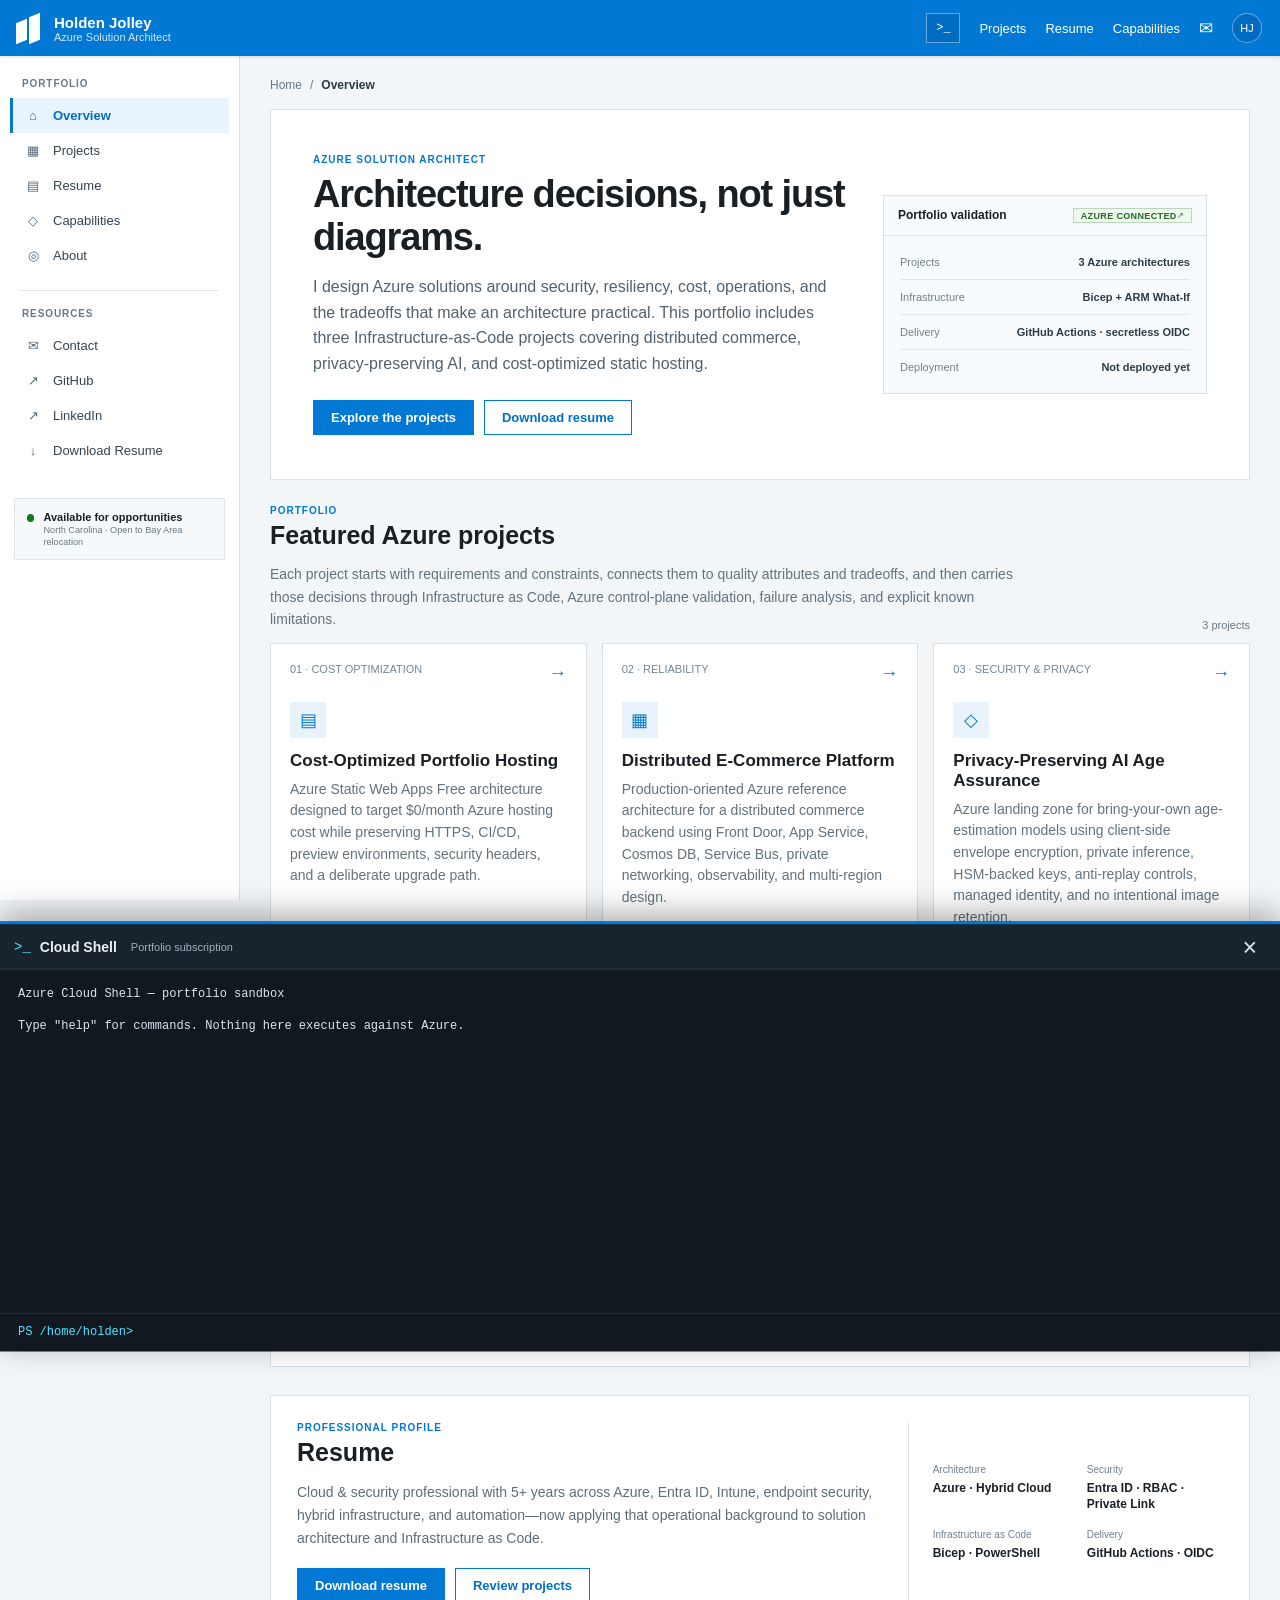
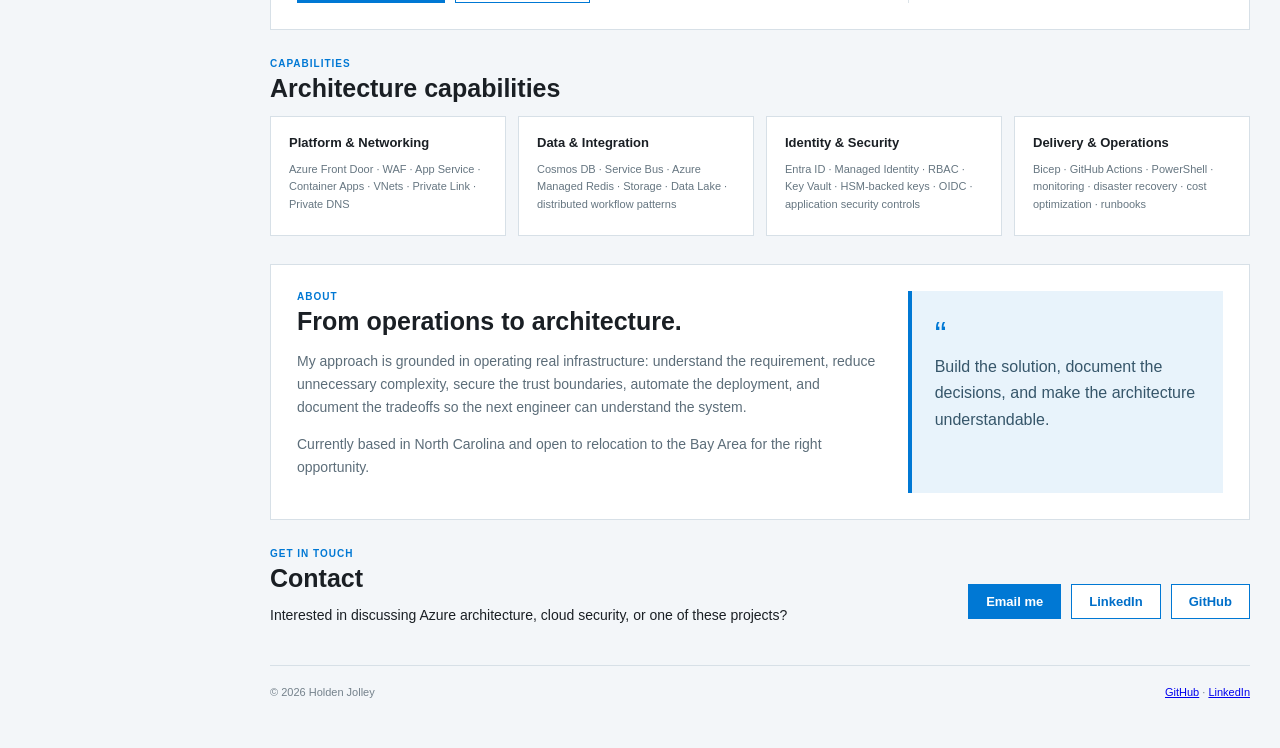
==== index.html @ 35d96818 "Reflect architecture review depth on portfolio homepage" ====
<!doctype html>
<html lang="en">
<head>
  <meta charset="utf-8">
  <meta name="viewport" content="width=device-width,initial-scale=1">
  <meta name="description" content="Holden Jolley — Azure Solution Architect portfolio featuring secure, resilient, cost-aware Azure reference architectures and Infrastructure as Code.">
  <meta name="author" content="Holden Jolley">
  <meta name="robots" content="index,follow,max-image-preview:large,max-snippet:-1,max-video-preview:-1">
  <meta property="og:type" content="profile">
  <meta property="og:title" content="Holden Jolley | Azure Solution Architect Portfolio">
  <meta property="og:description" content="Azure architecture portfolio focused on security, resiliency, cost, operations, Infrastructure as Code, and documented tradeoffs.">
  <meta property="og:site_name" content="Holden Jolley | Azure Solution Architect Portfolio">
  <meta property="profile:first_name" content="Holden">
  <meta property="profile:last_name" content="Jolley">
  <link rel="me" href="https://github.com/HoldenJolley">
  <link rel="me" href="https://www.linkedin.com/in/holden-jolley/">
  <link rel="alternate" type="text/plain" href="llms.txt" title="AI-readable portfolio summary">
  <title>Holden Jolley | Azure Solution Architect</title>
  <link rel="stylesheet" href="styles.css">
  <script type="application/ld+json">
  {
    "@context": "https://schema.org",
    "@graph": [
      {
        "@type": "WebSite",
        "@id": "/#website",
        "name": "Holden Jolley | Azure Solution Architect Portfolio",
        "url": "/",
        "publisher": {"@id": "/#person"},
        "inLanguage": "en-US"
      },
      {
        "@type": "ProfilePage",
        "@id": "/#profile-page",
        "url": "/",
        "name": "Holden Jolley | Azure Solution Architect Portfolio",
        "about": {"@id": "/#person"},
        "mainEntity": {"@id": "/#person"},
        "isPartOf": {"@id": "/#website"},
        "inLanguage": "en-US"
      },
      {
        "@type": "Person",
        "@id": "/#person",
        "name": "Holden Jolley",
        "givenName": "Holden",
        "familyName": "Jolley",
        "description": "Azure-focused cloud infrastructure and security professional with 5+ years of experience across Azure, Entra ID, Intune, endpoint security, hybrid infrastructure, and automation, with a portfolio of Azure solution architecture reference implementations.",
        "jobTitle": "Endpoint And IS Security Specialist / Cloud Infrastructure & Security Lead",
        "worksFor": {
          "@type": "Organization",
          "name": "Alex Lee"
        },
        "alumniOf": {
          "@type": "CollegeOrUniversity",
          "name": "University of North Carolina at Pembroke"
        },
        "sameAs": [
          "https://github.com/HoldenJolley",
          "https://www.linkedin.com/in/holden-jolley/"
        ],
        "knowsAbout": [
          "Microsoft Azure",
          "Azure solution architecture",
          "Cloud infrastructure",
          "Microsoft Entra ID",
          "Microsoft Intune",
          "Identity and access management",
          "Cloud security",
          "Infrastructure as Code",
          "Bicep",
          "GitHub Actions",
          "OpenID Connect",
          "Hybrid infrastructure",
          "Automation"
        ],
        "subjectOf": [
          {
            "@type": "CreativeWork",
            "name": "Cost-Optimized Portfolio Hosting",
            "url": "/projects/resume/"
          },
          {
            "@type": "CreativeWork",
            "name": "Distributed E-Commerce Platform",
            "url": "/projects/ecommerce/"
          },
          {
            "@type": "CreativeWork",
            "name": "Privacy-Preserving AI Age Assurance",
            "url": "/projects/age-verification/"
          }
        ]
      }
    ]
  }
  </script>
</head>
<body>
  <header class="topbar">
    <div class="brand">
      <div class="azure-mark" aria-hidden="true"><span></span><span></span></div>
      <div>
        <div class="brand-title">Holden Jolley</div>
        <div class="brand-subtitle">Azure Solution Architect</div>
      </div>
    </div>
    <div class="top-actions">
      <a href="#projects">Projects</a>
      <a href="#resume">Resume</a>
      <a href="#architecture">Capabilities</a>
      <a class="icon-link" href="mailto:Jolleyholden@gmail.com" aria-label="Email">✉</a>
      <button class="profile" aria-label="Profile">HJ</button>
    </div>
  </header>

  <div class="portal-shell">
    <aside class="sidebar">
      <div class="sidebar-label">PORTFOLIO</div>
      <nav>
        <a class="nav-item active" href="#home"><span>⌂</span> Overview</a>
        <a class="nav-item" href="#projects"><span>▦</span> Projects</a>
        <a class="nav-item" href="#resume"><span>▤</span> Resume</a>
        <a class="nav-item" href="#architecture"><span>◇</span> Capabilities</a>
        <a class="nav-item" href="#about"><span>◎</span> About</a>
      </nav>
      <div class="sidebar-divider"></div>
      <div class="sidebar-label">RESOURCES</div>
      <nav>
        <a class="nav-item" href="#contact"><span>✉</span> Contact</a>
        <a class="nav-item" href="https://github.com/HoldenJolley" target="_blank" rel="me noreferrer"><span>↗</span> GitHub</a>
        <a class="nav-item" href="https://www.linkedin.com/in/holden-jolley/" target="_blank" rel="me noreferrer"><span>↗</span> LinkedIn</a>
        <a class="nav-item" href="resume.pdf"><span>↓</span> Download Resume</a>
      </nav>
      <div class="sidebar-footer">
        <div class="status-dot"></div>
        <div><strong>Available for opportunities</strong><small>North Carolina · Open to Bay Area relocation</small></div>
      </div>
    </aside>

    <main class="content" id="home">
      <div class="breadcrumb"><span>Home</span><span>/</span><strong>Overview</strong></div>

      <section class="hero">
        <div>
          <div class="eyebrow">AZURE SOLUTION ARCHITECT</div>
          <h1>Architecture decisions, not just diagrams.</h1>
          <p class="hero-copy">I design Azure solutions around security, resiliency, cost, operations, and the tradeoffs that make an architecture practical. This portfolio includes three Infrastructure-as-Code projects covering distributed commerce, privacy-preserving AI, and cost-optimized static hosting.</p>
          <div class="hero-actions">
            <a class="button primary" href="#projects">Explore the projects</a>
            <a class="button" href="resume.pdf">Download resume</a>
          </div>
        </div>
        <div class="hero-panel validation-panel">
          <div class="panel-header"><span>Portfolio validation</span><span class="status-chip success">Azure connected</span></div>
          <div class="validation-list">
            <div><span>Projects</span><strong>3 Azure architectures</strong></div>
            <div><span>Infrastructure</span><strong>Bicep + ARM What-If</strong></div>
            <div><span>Delivery</span><strong>GitHub Actions · secretless OIDC</strong></div>
            <div><span>Deployment</span><strong>Not deployed yet</strong></div>
          </div>
        </div>
      </section>

      <section class="section" id="projects">
        <div class="section-heading">
          <div><div class="eyebrow">PORTFOLIO</div><h2>Featured Azure projects</h2><p class="section-copy">Each project starts with requirements and constraints, connects them to quality attributes and tradeoffs, and then carries those decisions through Infrastructure as Code, Azure control-plane validation, failure analysis, and explicit known limitations.</p></div>
          <span class="count">3 projects</span>
        </div>
        <div class="project-grid">
          <a class="project-card" href="projects/resume/">
            <div class="card-top"><span class="number">01 · COST OPTIMIZATION</span><span class="arrow">→</span></div>
            <div class="service-icon">▤</div>
            <h3>Cost-Optimized Portfolio Hosting</h3>
            <p>Azure Static Web Apps Free architecture designed to target $0/month Azure hosting cost while preserving HTTPS, CI/CD, preview environments, security headers, and a deliberate upgrade path.</p>
            <div class="card-status"><span class="status-chip success">ARM What-If validated</span><span class="status-note">Free-tier first</span></div>
            <div class="tags"><span>Static Web Apps</span><span>Cost</span><span>GitHub Actions</span></div>
          </a>

          <a class="project-card" href="projects/ecommerce/">
            <div class="card-top"><span class="number">02 · RELIABILITY</span><span class="arrow">→</span></div>
            <div class="service-icon">▦</div>
            <h3>Distributed E-Commerce Platform</h3>
            <p>Production-oriented Azure reference architecture for a distributed commerce backend using Front Door, App Service, Cosmos DB, Service Bus, private networking, observability, and multi-region design.</p>
            <div class="card-status"><span class="status-chip success">ARM What-If validated</span><span class="status-note">Dev cloud preflight</span></div>
            <div class="tags"><span>Front Door</span><span>Cosmos DB</span><span>Service Bus</span></div>
          </a>

          <a class="project-card" href="projects/age-verification/">
            <div class="card-top"><span class="number">03 · SECURITY &amp; PRIVACY</span><span class="arrow">→</span></div>
            <div class="service-icon">◇</div>
            <h3>Privacy-Preserving AI Age Assurance</h3>
            <p>Azure landing zone for bring-your-own age-estimation models using client-side envelope encryption, private inference, HSM-backed keys, anti-replay controls, managed identity, and no intentional image retention.</p>
            <div class="card-status"><span class="status-chip success">Foundation ARM preflight</span><span class="status-note">Workloads compile validated</span></div>
            <div class="tags"><span>Container Apps</span><span>Key Vault</span><span>Private Link</span></div>
          </a>
        </div>
      </section>

      <section class="section evidence-section">
        <div class="section-heading"><div><div class="eyebrow">ARCHITECTURE EVIDENCE</div><h2>Designed to be reviewed, challenged, and operated.</h2></div></div>
        <div class="evidence-grid">
          <div class="evidence-card"><span class="evidence-number">01</span><strong>Requirements &amp; quality attributes</strong><p>Each case study starts with hard constraints and ties availability, security, privacy, consistency, cost, recovery, and maintainability back to an explicit design response.</p></div>
          <div class="evidence-card"><span class="evidence-number">02</span><strong>Decisions &amp; failure modes</strong><p>ADRs explain why services were selected or omitted, while failure-path diagrams show what degrades, what fails over, and where the architecture deliberately fails closed.</p></div>
          <div class="evidence-card"><span class="evidence-number">03</span><strong>Validation without overclaiming</strong><p>Bicep compiler checks and live Azure ARM What-If are separated from runtime proof. Every project states what is validated today and what still requires deployment and testing.</p></div>
        </div>
      </section>

      <section class="section split" id="resume">
        <div>
          <div class="eyebrow">PROFESSIONAL PROFILE</div>
          <h2>Resume</h2>
          <p>Cloud &amp; security professional with 5+ years across Azure, Entra ID, Intune, endpoint security, hybrid infrastructure, and automation—now applying that operational background to solution architecture and Infrastructure as Code.</p>
          <div class="hero-actions compact-actions"><a class="button primary" href="resume.pdf">Download resume</a><a class="button" href="#projects">Review projects</a></div>
        </div>
        <div class="info-card">
          <div><span>Architecture</span><strong>Azure · Hybrid Cloud</strong></div>
          <div><span>Security</span><strong>Entra ID · RBAC · Private Link</strong></div>
          <div><span>Infrastructure as Code</span><strong>Bicep · PowerShell</strong></div>
          <div><span>Delivery</span><strong>GitHub Actions · OIDC</strong></div>
        </div>
      </section>

      <section class="section" id="architecture">
        <div class="eyebrow">CAPABILITIES</div>
        <h2>Architecture capabilities</h2>
        <div class="capability-grid">
          <div class="capability"><strong>Platform &amp; Networking</strong><span>Azure Front Door · WAF · App Service · Container Apps · VNets · Private Link · Private DNS</span></div>
          <div class="capability"><strong>Data &amp; Integration</strong><span>Cosmos DB · Service Bus · Azure Managed Redis · Storage · Data Lake · distributed workflow patterns</span></div>
          <div class="capability"><strong>Identity &amp; Security</strong><span>Entra ID · Managed Identity · RBAC · Key Vault · HSM-backed keys · OIDC · application security controls</span></div>
          <div class="capability"><strong>Delivery &amp; Operations</strong><span>Bicep · GitHub Actions · PowerShell · monitoring · disaster recovery · cost optimization · runbooks</span></div>
        </div>
      </section>

      <section class="section split" id="about">
        <div><div class="eyebrow">ABOUT</div><h2>From operations to architecture.</h2><p>My approach is grounded in operating real infrastructure: understand the requirement, reduce unnecessary complexity, secure the trust boundaries, automate the deployment, and document the tradeoffs so the next engineer can understand the system.</p><p>Currently based in North Carolina and open to relocation to the Bay Area for the right opportunity.</p></div>
        <div class="quote-card"><span>“</span><p>Build the solution, document the decisions, and make the architecture understandable.</p></div>
      </section>

      <section class="section contact-section" id="contact">
        <div><div class="eyebrow">GET IN TOUCH</div><h2>Contact</h2><p>Interested in discussing Azure architecture, cloud security, or one of these projects?</p></div>
        <div class="hero-actions compact-actions">
          <a class="button primary" href="mailto:Jolleyholden@gmail.com">Email me</a>
          <a class="button" href="https://www.linkedin.com/in/holden-jolley/" target="_blank" rel="me noreferrer">LinkedIn</a>
          <a class="button" href="https://github.com/HoldenJolley" target="_blank" rel="me noreferrer">GitHub</a>
        </div>
      </section>

      <footer><span>© 2026 Holden Jolley</span><span><a href="https://github.com/HoldenJolley" target="_blank" rel="me noreferrer">GitHub</a> · <a href="https://www.linkedin.com/in/holden-jolley/" target="_blank" rel="me noreferrer">LinkedIn</a></span></footer>
    </main>
  </div>
  <script src="script.js"></script>
</body>
</html>
---- styles.css ----
*{box-sizing:border-box}html{scroll-behavior:smooth}body{margin:0;background:#f3f6f9;color:#1a1f24;font-family:"Segoe UI",Arial,sans-serif;font-size:14px}.topbar{height:56px;background:#0078d4;color:#fff;display:flex;align-items:center;justify-content:space-between;padding:0 18px 0 16px;position:sticky;top:0;z-index:20;box-shadow:0 1px 4px #0002}.brand{display:flex;align-items:center;gap:11px}.azure-mark{width:27px;height:27px;position:relative;display:flex;align-items:flex-end;gap:2px}.azure-mark span:first-child{width:11px;height:21px;background:#fff;transform:skewY(-22deg)}.azure-mark span:last-child{width:11px;height:27px;background:#fff;transform:skewY(-22deg)}.brand-title{font-size:15px;font-weight:600}.brand-subtitle{font-size:11px;opacity:.82}.top-actions{display:flex;align-items:center;gap:19px}.top-actions a{color:#fff;text-decoration:none;font-size:13px}.icon-link{font-size:17px!important}.profile{border:1px solid #ffffff66;background:#006cc1;color:#fff;border-radius:50%;width:30px;height:30px;font-size:11px}.portal-shell{display:flex;min-height:calc(100vh - 56px)}.sidebar{width:240px;background:#fff;border-right:1px solid #d9e1e8;padding:22px 10px;position:fixed;top:56px;bottom:0;overflow:auto}.sidebar-label{font-size:10px;color:#697887;font-weight:700;letter-spacing:.09em;padding:0 12px 9px}.nav-item{display:flex;gap:12px;align-items:center;padding:10px 12px;color:#34434f;text-decoration:none;border-left:3px solid transparent;font-size:13px}.nav-item span{width:16px;text-align:center;color:#526a7d}.nav-item:hover{background:#f1f7fc;color:#006fc9}.nav-item.active{background:#e8f3fb;color:#006fc9;border-left-color:#0078d4;font-weight:600}.sidebar-divider{border-top:1px solid #e3e8ec;margin:17px 10px}.sidebar-footer{position:sticky;bottom:0;margin:30px 4px 0;padding:12px;background:#f5f9fc;border:1px solid #dce8f1;display:flex;gap:9px;font-size:11px}.sidebar-footer strong{display:block;font-size:11px}.sidebar-footer small{color:#6a7782}.status-dot{width:8px;height:8px;border-radius:50%;background:#107c10;margin-top:3px}.content{margin-left:240px;width:calc(100% - 240px);max-width:1500px;padding:20px 30px}.breadcrumb{color:#667784;font-size:12px;margin:2px 0 17px;display:flex;gap:8px}.breadcrumb strong{color:#2b3a44}.hero{background:#fff;border:1px solid #d8e1e8;display:grid;grid-template-columns:1.25fr .75fr;gap:30px;padding:44px 42px;margin-bottom:25px;min-height:340px;align-items:center}.eyebrow{font-size:10px;letter-spacing:.1em;font-weight:700;color:#0078d4}.hero h1{font-size:38px;line-height:1.12;font-weight:600;letter-spacing:-.03em;margin:8px 0 14px;max-width:700px}.hero-copy{font-size:16px;color:#52616d;line-height:1.6;max-width:650px}.hero-actions{display:flex;gap:10px;margin-top:24px}.button{display:inline-block;padding:9px 17px;border:1px solid #0078d4;color:#006fc9;text-decoration:none;font-weight:600;font-size:13px;background:#fff}.button.primary{background:#0078d4;color:#fff}.hero-panel{border:1px solid #d7e2ea;background:#f8fbfd;min-height:235px}.panel-header{height:40px;border-bottom:1px solid #d7e2ea;padding:12px 14px;font-size:12px;font-weight:600;display:flex;justify-content:space-between}.panel-menu{color:#71818e}.architecture-mini{padding:28px 24px;text-align:center}.arch-node{background:#fff;border:1px solid #a9c8dc;padding:10px 12px;font-size:11px;box-shadow:0 1px 2px #0000000d}.arch-node.client{width:100px;margin:auto}.arch-node.azure{width:120px;margin:auto;background:#e9f5fd;border-color:#0078d4;color:#006fc9;font-weight:600}.arch-line{height:25px;border-left:1px solid #8aa9bc;margin:auto;width:1px}.arch-row{display:grid;grid-template-columns:repeat(3,1fr);gap:8px}.section{margin:0 0 28px}.section-heading{display:flex;justify-content:space-between;align-items:end;margin-bottom:12px}.section h2{font-size:25px;font-weight:600;margin:5px 0 13px}.count{font-size:11px;color:#687985}.project-grid{display:grid;grid-template-columns:repeat(3,1fr);gap:15px}.project-card{background:#fff;border:1px solid #d7e0e7;padding:19px;text-decoration:none;color:inherit;min-height:245px;transition:.16s}.project-card:hover{border-color:#0078d4;box-shadow:0 3px 12px #0078d41c;transform:translateY(-2px)}.card-top{display:flex;justify-content:space-between;color:#778691;font-size:11px}.arrow{font-size:18px;color:#0078d4}.service-icon{width:36px;height:36px;margin:22px 0 13px;background:#e8f3fb;color:#0078d4;display:grid;place-items:center;font-size:18px}.project-card h3{font-size:17px;margin:0 0 8px;font-weight:600}.project-card p{color:#63727d;line-height:1.55;margin:0 0 17px}.tags{display:flex;gap:6px}.tags span{background:#f1f4f6;border:1px solid #e0e6ea;padding:4px 7px;font-size:10px;color:#53636e}.split{display:grid;grid-template-columns:1.3fr .7fr;gap:25px;background:#fff;border:1px solid #d7e0e7;padding:26px}.split p{color:#5c6d79;line-height:1.65;max-width:680px}.text-link{color:#006fc9;text-decoration:none;font-weight:600;font-size:13px}.info-card{border-left:1px solid #dce4e9;padding-left:24px;display:grid;grid-template-columns:1fr 1fr;gap:18px;align-content:center}.info-card span{display:block;color:#71808b;font-size:10px;margin-bottom:4px}.info-card strong{font-size:12px}.capability-grid{display:grid;grid-template-columns:repeat(4,1fr);gap:12px}.capability{background:#fff;border:1px solid #d7e0e7;padding:18px;min-height:120px}.capability strong{display:block;font-size:13px;margin-bottom:10px}.capability span{font-size:11px;color:#667681;line-height:1.5}.quote-card{background:#e8f3fb;border-left:4px solid #0078d4;padding:23px}.quote-card span{font-size:35px;color:#0078d4}.quote-card p{font-size:16px!important;color:#36566a!important;margin:0}.contact-section{display:flex;justify-content:space-between;align-items:center}.contact-section h2{margin-bottom:0}footer{border-top:1px solid #d7e0e7;padding:20px 0 30px;display:flex;justify-content:space-between;color:#74818b;font-size:11px}@media(max-width:950px){.sidebar{width:205px}.content{margin-left:205px;width:calc(100% - 205px)}.project-grid{grid-template-columns:1fr}.capability-grid{grid-template-columns:1fr 1fr}.hero{grid-template-columns:1fr}.top-actions a{display:none}}@media(max-width:650px){.sidebar{position:static;width:100%;height:auto;border-right:0;border-bottom:1px solid #d9e1e8}.portal-shell{display:block}.content{margin:0;width:100%;padding:15px}.sidebar nav{display:grid;grid-template-columns:repeat(3,1fr)}.sidebar-divider,.sidebar-footer,.sidebar-label{display:none}.hero{padding:27px 22px}.hero h1{font-size:30px}.split{grid-template-columns:1fr}.info-card{border-left:0;border-top:1px solid #dce4e9;padding:18px 0 0}.capability-grid{grid-template-columns:1fr}.contact-section{display:block}.contact-section .button{margin-top:12px}footer{display:block}footer span{display:block;margin:4px 0}}

/* Portfolio architecture presentation */
.section-copy{color:#63727d;line-height:1.6;max-width:760px;margin:0}.validation-panel{min-height:0}.validation-list{padding:9px 16px}.validation-list>div{display:flex;justify-content:space-between;gap:18px;padding:11px 0;border-bottom:1px solid #e1e8ed}.validation-list>div:last-child{border-bottom:0}.validation-list span{color:#71808b;font-size:11px}.validation-list strong{text-align:right;font-size:11px;font-weight:600;color:#2c3d49}.status-chip{display:inline-flex;align-items:center;width:max-content;border:1px solid #cbd7df;background:#f5f8fa;color:#4a5b67;padding:3px 7px;font-size:9px;font-weight:700;text-transform:uppercase;letter-spacing:.04em}.status-chip.success{border-color:#b7d9b7;background:#eef8ee;color:#256b25}.project-card{display:flex;flex-direction:column;min-height:345px}.project-card .service-icon{margin-top:18px}.project-card p{flex:1}.card-status{display:flex;align-items:center;justify-content:space-between;gap:8px;padding-top:2px;margin-bottom:12px}.status-note{font-size:10px;color:#788691}.tags{flex-wrap:wrap}.compact-actions{margin-top:18px}.evidence-section{background:#fff;border:1px solid #d7e0e7;padding:26px}.evidence-grid{display:grid;grid-template-columns:repeat(3,1fr);gap:1px;background:#dfe7ec;border:1px solid #dfe7ec}.evidence-card{background:#fff;padding:23px;min-height:170px}.evidence-number{display:block;font-size:10px;color:#0078d4;font-weight:700;letter-spacing:.08em;margin-bottom:26px}.evidence-card strong{display:block;font-size:14px;margin-bottom:8px}.evidence-card p{font-size:12px;line-height:1.6;color:#657580;margin:0}.project-page{margin-left:0;width:100%;max-width:1180px;margin-right:auto;margin-left:auto;padding:42px 30px}.project-page .hero{min-height:300px}.project-page .project-grid{align-items:stretch}.project-page .project-card{min-height:0}.project-page .project-card:hover{transform:none;box-shadow:none;border-color:#d7e0e7}.project-kicker{display:flex;gap:8px;align-items:center;margin-bottom:10px}.project-status{display:flex;flex-wrap:wrap;gap:8px;margin-top:18px}.architecture-flow{display:grid;grid-template-columns:repeat(5,minmax(0,1fr));gap:8px;align-items:center;margin-top:18px}.flow-node{background:#fff;border:1px solid #bfd0dc;padding:15px 10px;text-align:center;min-height:72px;display:grid;place-items:center;font-size:11px;line-height:1.4;font-weight:600}.flow-arrow{text-align:center;color:#5f7686;font-size:18px}.flow-node.accent{background:#eaf5fc;border-color:#5fa5d5;color:#075f9e}.architecture-flow.seven{grid-template-columns:1fr auto 1fr auto 1fr auto 1fr}.decision-grid{display:grid;grid-template-columns:repeat(2,1fr);gap:12px}.decision-card{background:#fff;border:1px solid #d7e0e7;padding:20px}.decision-card strong{display:block;font-size:13px;margin-bottom:7px}.decision-card p{margin:0;color:#63727d;line-height:1.6;font-size:12px}.status-banner{display:grid;grid-template-columns:auto 1fr;gap:16px;align-items:start;background:#f7fbfd;border:1px solid #cbdde8;padding:18px 20px}.status-banner strong{display:block;font-size:13px;margin-bottom:5px}.status-banner p{margin:0;color:#63727d;font-size:12px;line-height:1.55}.service-list{display:flex;flex-wrap:wrap;gap:7px;margin-top:14px}.service-list span{background:#eef4f8;border:1px solid #d8e3ea;padding:5px 8px;font-size:10px;color:#50636f}.callout{border-left:4px solid #0078d4;background:#edf6fc;padding:18px 20px;color:#3b5567;line-height:1.6}.callout strong{color:#243b49}.project-page footer{margin-top:34px}.breadcrumb a{color:#006fc9;text-decoration:none}
@media(max-width:950px){.evidence-grid{grid-template-columns:1fr}.decision-grid{grid-template-columns:1fr}.project-page{padding:30px 22px}.architecture-flow,.architecture-flow.seven{grid-template-columns:1fr}.flow-arrow{transform:rotate(90deg)}}
@media(max-width:650px){.project-page{padding:20px 15px}.validation-list>div{display:block}.validation-list strong{display:block;text-align:left;margin-top:3px}.card-status{align-items:flex-start;flex-direction:column}.evidence-section{padding:20px}.project-page .hero{padding:25px 20px}.project-status{margin-top:14px}}
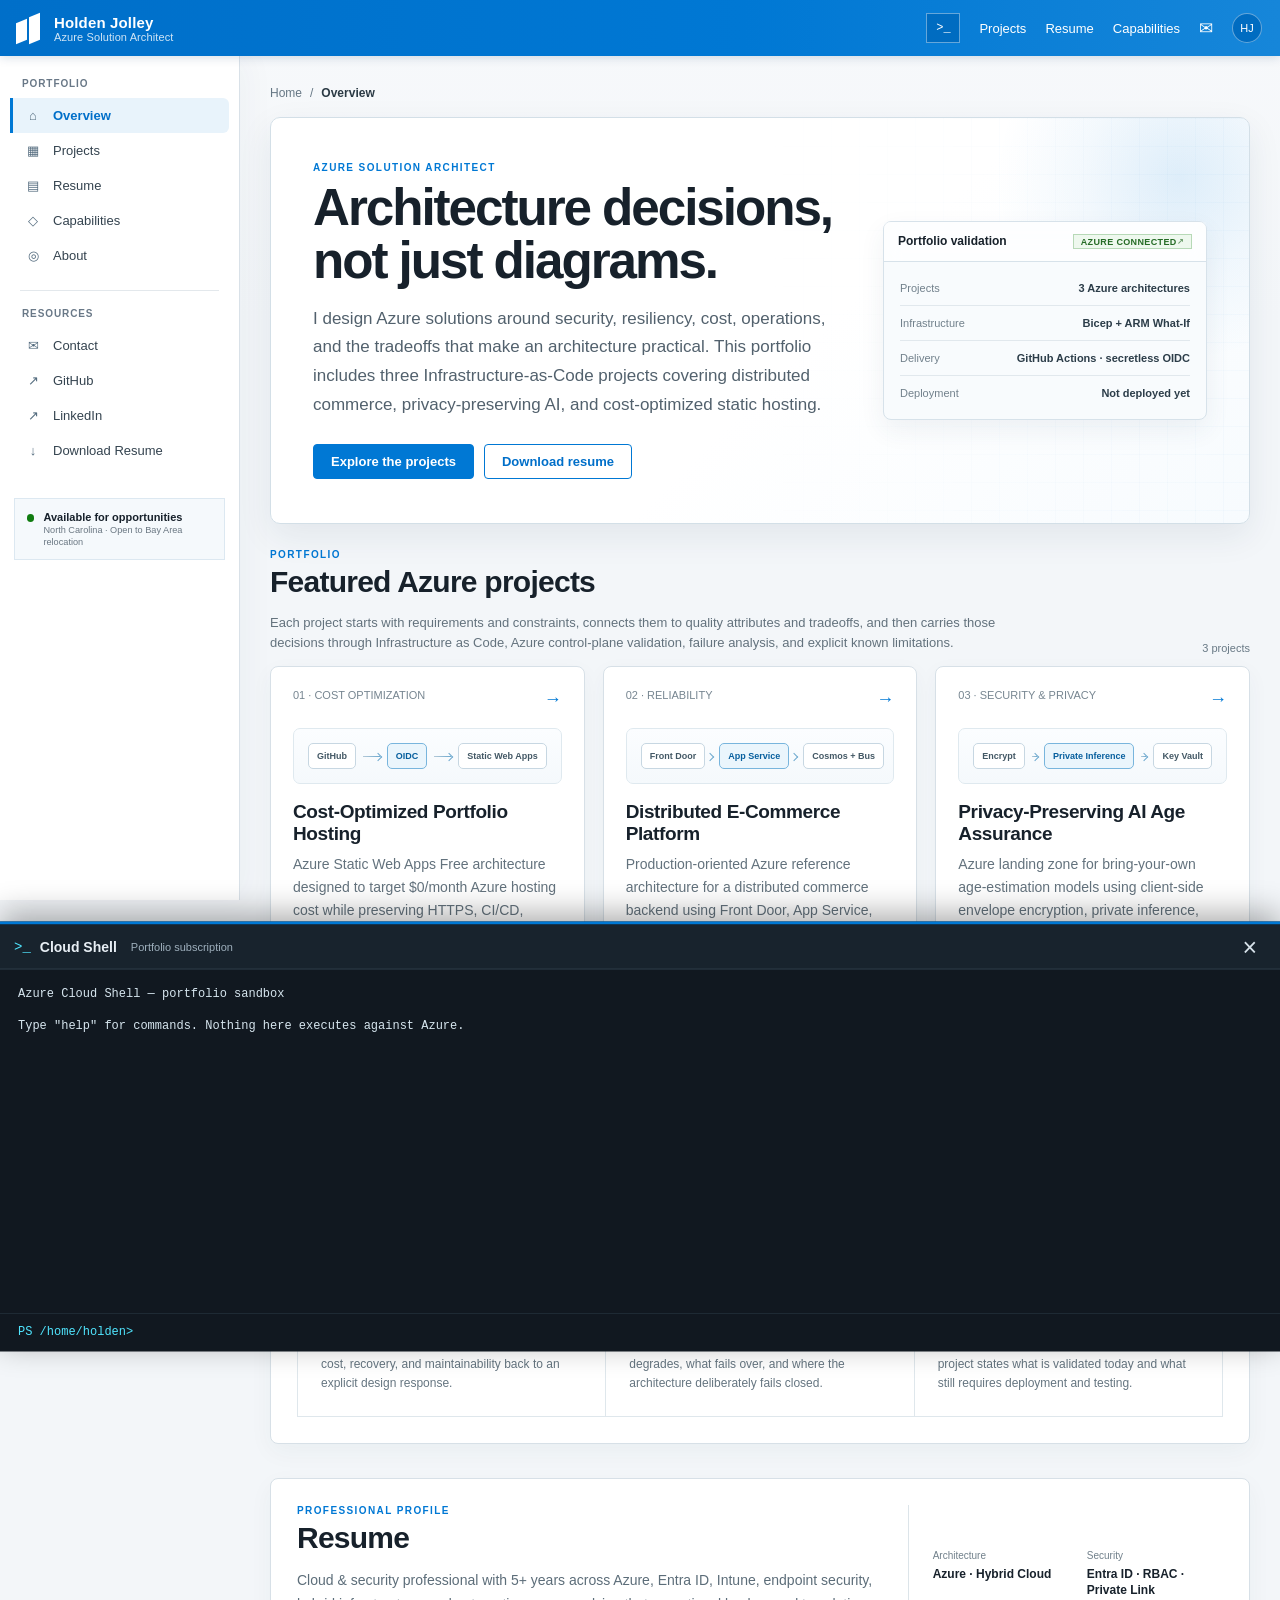
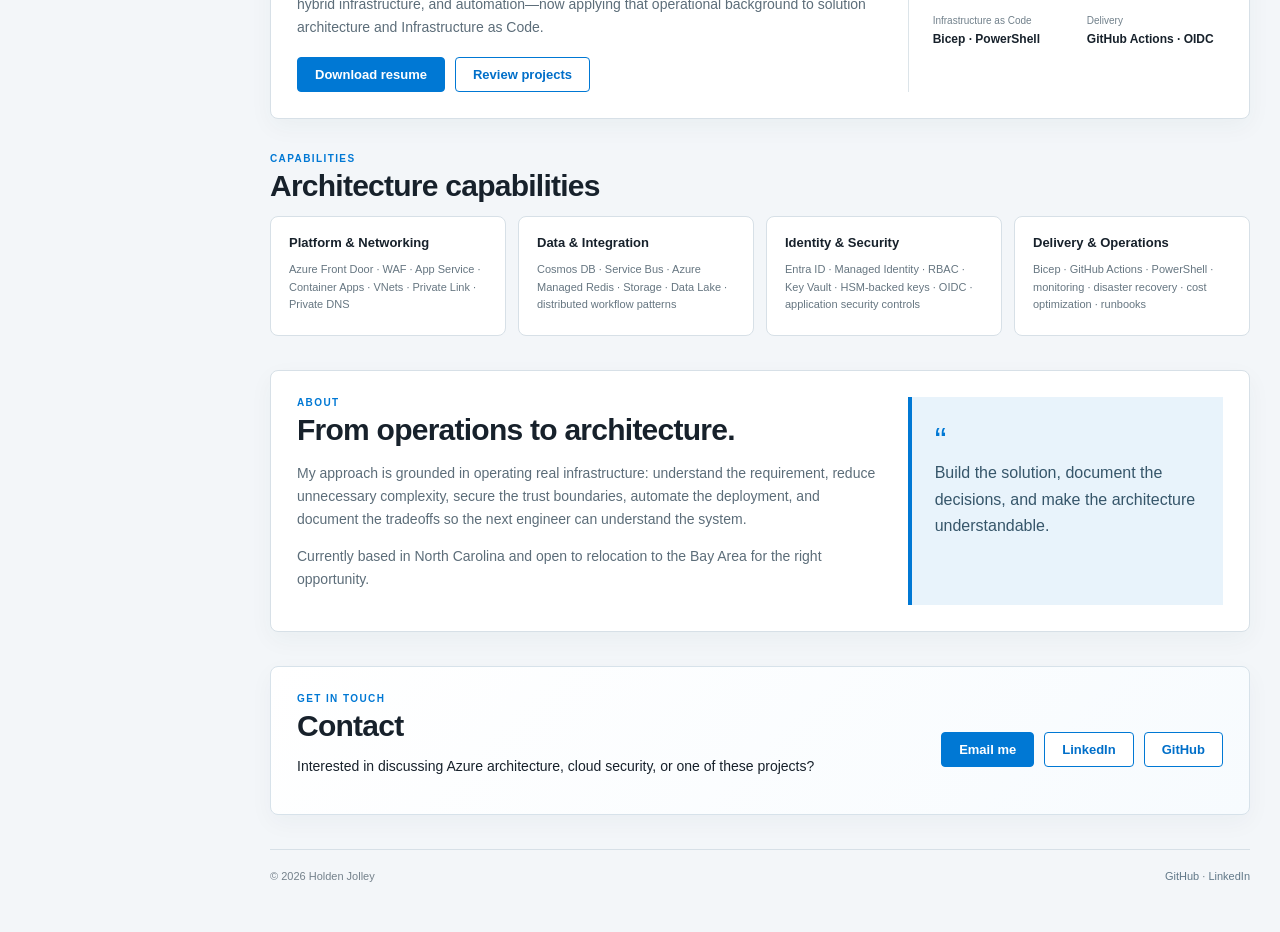
==== commit 059f8c87: "Add architecture previews and portfolio visual identity" ====
--- a/index.html
+++ b/index.html
@@ -6,12 +6,14 @@
   <meta name="description" content="Holden Jolley — Azure Solution Architect portfolio featuring secure, resilient, cost-aware Azure reference architectures and Infrastructure as Code.">
   <meta name="author" content="Holden Jolley">
   <meta name="robots" content="index,follow,max-image-preview:large,max-snippet:-1,max-video-preview:-1">
+  <meta name="theme-color" content="#0078d4">
   <meta property="og:type" content="profile">
   <meta property="og:title" content="Holden Jolley | Azure Solution Architect Portfolio">
   <meta property="og:description" content="Azure architecture portfolio focused on security, resiliency, cost, operations, Infrastructure as Code, and documented tradeoffs.">
   <meta property="og:site_name" content="Holden Jolley | Azure Solution Architect Portfolio">
   <meta property="profile:first_name" content="Holden">
   <meta property="profile:last_name" content="Jolley">
+  <link rel="icon" href="favicon.svg" type="image/svg+xml">
   <link rel="me" href="https://github.com/HoldenJolley">
   <link rel="me" href="https://www.linkedin.com/in/holden-jolley/">
   <link rel="alternate" type="text/plain" href="llms.txt" title="AI-readable portfolio summary">
@@ -170,7 +172,7 @@
         <div class="project-grid">
           <a class="project-card" href="projects/resume/">
             <div class="card-top"><span class="number">01 · COST OPTIMIZATION</span><span class="arrow">→</span></div>
-            <div class="service-icon">▤</div>
+            <div class="card-arch" aria-hidden="true"><span>GitHub</span><i></i><span class="accent">OIDC</span><i></i><span>Static Web Apps</span></div>
             <h3>Cost-Optimized Portfolio Hosting</h3>
             <p>Azure Static Web Apps Free architecture designed to target $0/month Azure hosting cost while preserving HTTPS, CI/CD, preview environments, security headers, and a deliberate upgrade path.</p>
             <div class="card-status"><span class="status-chip success">ARM What-If validated</span><span class="status-note">Free-tier first</span></div>
@@ -179,7 +181,7 @@
 
           <a class="project-card" href="projects/ecommerce/">
             <div class="card-top"><span class="number">02 · RELIABILITY</span><span class="arrow">→</span></div>
-            <div class="service-icon">▦</div>
+            <div class="card-arch" aria-hidden="true"><span>Front Door</span><i></i><span class="accent">App Service</span><i></i><span>Cosmos + Bus</span></div>
             <h3>Distributed E-Commerce Platform</h3>
             <p>Production-oriented Azure reference architecture for a distributed commerce backend using Front Door, App Service, Cosmos DB, Service Bus, private networking, observability, and multi-region design.</p>
             <div class="card-status"><span class="status-chip success">ARM What-If validated</span><span class="status-note">Dev cloud preflight</span></div>
@@ -188,7 +190,7 @@
 
           <a class="project-card" href="projects/age-verification/">
             <div class="card-top"><span class="number">03 · SECURITY &amp; PRIVACY</span><span class="arrow">→</span></div>
-            <div class="service-icon">◇</div>
+            <div class="card-arch" aria-hidden="true"><span>Encrypt</span><i></i><span class="accent">Private Inference</span><i></i><span>Key Vault</span></div>
             <h3>Privacy-Preserving AI Age Assurance</h3>
             <p>Azure landing zone for bring-your-own age-estimation models using client-side envelope encryption, private inference, HSM-backed keys, anti-replay controls, managed identity, and no intentional image retention.</p>
             <div class="card-status"><span class="status-chip success">Foundation ARM preflight</span><span class="status-note">Workloads compile validated</span></div>
@@ -251,4 +253,4 @@
   </div>
   <script src="script.js"></script>
 </body>
-</html>+</html>
--- a/styles.css
+++ b/styles.css
@@ -4,3 +4,17 @@
 .section-copy{color:#63727d;line-height:1.6;max-width:760px;margin:0}.validation-panel{min-height:0}.validation-list{padding:9px 16px}.validation-list>div{display:flex;justify-content:space-between;gap:18px;padding:11px 0;border-bottom:1px solid #e1e8ed}.validation-list>div:last-child{border-bottom:0}.validation-list span{color:#71808b;font-size:11px}.validation-list strong{text-align:right;font-size:11px;font-weight:600;color:#2c3d49}.status-chip{display:inline-flex;align-items:center;width:max-content;border:1px solid #cbd7df;background:#f5f8fa;color:#4a5b67;padding:3px 7px;font-size:9px;font-weight:700;text-transform:uppercase;letter-spacing:.04em}.status-chip.success{border-color:#b7d9b7;background:#eef8ee;color:#256b25}.project-card{display:flex;flex-direction:column;min-height:345px}.project-card .service-icon{margin-top:18px}.project-card p{flex:1}.card-status{display:flex;align-items:center;justify-content:space-between;gap:8px;padding-top:2px;margin-bottom:12px}.status-note{font-size:10px;color:#788691}.tags{flex-wrap:wrap}.compact-actions{margin-top:18px}.evidence-section{background:#fff;border:1px solid #d7e0e7;padding:26px}.evidence-grid{display:grid;grid-template-columns:repeat(3,1fr);gap:1px;background:#dfe7ec;border:1px solid #dfe7ec}.evidence-card{background:#fff;padding:23px;min-height:170px}.evidence-number{display:block;font-size:10px;color:#0078d4;font-weight:700;letter-spacing:.08em;margin-bottom:26px}.evidence-card strong{display:block;font-size:14px;margin-bottom:8px}.evidence-card p{font-size:12px;line-height:1.6;color:#657580;margin:0}.project-page{margin-left:0;width:100%;max-width:1180px;margin-right:auto;margin-left:auto;padding:42px 30px}.project-page .hero{min-height:300px}.project-page .project-grid{align-items:stretch}.project-page .project-card{min-height:0}.project-page .project-card:hover{transform:none;box-shadow:none;border-color:#d7e0e7}.project-kicker{display:flex;gap:8px;align-items:center;margin-bottom:10px}.project-status{display:flex;flex-wrap:wrap;gap:8px;margin-top:18px}.architecture-flow{display:grid;grid-template-columns:repeat(5,minmax(0,1fr));gap:8px;align-items:center;margin-top:18px}.flow-node{background:#fff;border:1px solid #bfd0dc;padding:15px 10px;text-align:center;min-height:72px;display:grid;place-items:center;font-size:11px;line-height:1.4;font-weight:600}.flow-arrow{text-align:center;color:#5f7686;font-size:18px}.flow-node.accent{background:#eaf5fc;border-color:#5fa5d5;color:#075f9e}.architecture-flow.seven{grid-template-columns:1fr auto 1fr auto 1fr auto 1fr}.decision-grid{display:grid;grid-template-columns:repeat(2,1fr);gap:12px}.decision-card{background:#fff;border:1px solid #d7e0e7;padding:20px}.decision-card strong{display:block;font-size:13px;margin-bottom:7px}.decision-card p{margin:0;color:#63727d;line-height:1.6;font-size:12px}.status-banner{display:grid;grid-template-columns:auto 1fr;gap:16px;align-items:start;background:#f7fbfd;border:1px solid #cbdde8;padding:18px 20px}.status-banner strong{display:block;font-size:13px;margin-bottom:5px}.status-banner p{margin:0;color:#63727d;font-size:12px;line-height:1.55}.service-list{display:flex;flex-wrap:wrap;gap:7px;margin-top:14px}.service-list span{background:#eef4f8;border:1px solid #d8e3ea;padding:5px 8px;font-size:10px;color:#50636f}.callout{border-left:4px solid #0078d4;background:#edf6fc;padding:18px 20px;color:#3b5567;line-height:1.6}.callout strong{color:#243b49}.project-page footer{margin-top:34px}.breadcrumb a{color:#006fc9;text-decoration:none}
 @media(max-width:950px){.evidence-grid{grid-template-columns:1fr}.decision-grid{grid-template-columns:1fr}.project-page{padding:30px 22px}.architecture-flow,.architecture-flow.seven{grid-template-columns:1fr}.flow-arrow{transform:rotate(90deg)}}
 @media(max-width:650px){.project-page{padding:20px 15px}.validation-list>div{display:block}.validation-list strong{display:block;text-align:left;margin-top:3px}.card-status{align-items:flex-start;flex-direction:column}.evidence-section{padding:20px}.project-page .hero{padding:25px 20px}.project-status{margin-top:14px}}
+
+/* Visual polish pass */
+:root{--azure:#0078d4;--azure-dark:#005a9e;--azure-soft:#eaf5fc;--ink:#17212b;--muted:#63727d;--line:#d8e2e9;--surface:#fff;--surface-soft:#f7fafc;--shadow:0 12px 34px rgba(24,55,76,.08)}
+body{background:linear-gradient(180deg,#f7f9fb 0,#f3f6f9 320px,#f3f6f9 100%);color:var(--ink);text-rendering:optimizeLegibility}.content{padding-top:28px}.topbar{background:linear-gradient(90deg,#006fc9,#0078d4 58%,#1686d9);box-shadow:0 1px 10px rgba(0,58,105,.18)}.top-actions a,.profile,.cloud-shell-trigger{transition:opacity .18s ease,transform .18s ease,background-color .18s ease,border-color .18s ease}.top-actions a:hover{opacity:.82}.profile:hover,.cloud-shell-trigger:hover{transform:translateY(-1px)}.sidebar{box-shadow:8px 0 30px rgba(32,63,84,.035)}.nav-item{border-radius:0 6px 6px 0;transition:background-color .18s ease,color .18s ease,border-color .18s ease,transform .18s ease}.nav-item:hover{transform:translateX(2px)}
+.hero{position:relative;overflow:hidden;border-color:#d3dfe7;box-shadow:var(--shadow);border-radius:10px;background:linear-gradient(135deg,#fff 0%,#fff 55%,#f7fbfe 100%)}.hero::before{content:"";position:absolute;right:-110px;top:-120px;width:360px;height:360px;border-radius:50%;background:radial-gradient(circle,rgba(0,120,212,.12) 0,rgba(0,120,212,.045) 38%,rgba(0,120,212,0) 72%);pointer-events:none}.hero::after{content:"";position:absolute;inset:0;background-image:linear-gradient(rgba(0,120,212,.025) 1px,transparent 1px),linear-gradient(90deg,rgba(0,120,212,.025) 1px,transparent 1px);background-size:28px 28px;mask-image:linear-gradient(90deg,transparent 48%,#000 100%);pointer-events:none}.hero>*{position:relative;z-index:1}.hero h1{font-size:clamp(36px,4vw,52px);line-height:1.04;max-width:760px;letter-spacing:-.04em}.hero-copy{font-size:17px;line-height:1.7;max-width:690px}.eyebrow{letter-spacing:.14em}.button{border-radius:4px;transition:transform .18s ease,box-shadow .18s ease,background-color .18s ease,color .18s ease}.button:hover{transform:translateY(-1px);box-shadow:0 6px 18px rgba(0,120,212,.12)}.button.primary:hover{background:#006fc9}.hero-panel{border-radius:8px;box-shadow:0 10px 26px rgba(41,76,99,.07);overflow:hidden}.panel-header{background:rgba(255,255,255,.72);backdrop-filter:blur(8px)}
+.section{scroll-margin-top:82px;margin-bottom:34px}.section h2{font-size:clamp(24px,2.4vw,30px);letter-spacing:-.025em;line-height:1.15}.section-copy{font-size:13px}.split,.evidence-section,.capability,.decision-card,.project-card{border-radius:8px}.split,.evidence-section{box-shadow:0 8px 24px rgba(31,61,80,.045)}.capability,.decision-card,.evidence-card{transition:transform .18s ease,border-color .18s ease,box-shadow .18s ease}.capability:hover,.decision-card:hover{transform:translateY(-2px);border-color:#bcd7e8;box-shadow:0 8px 20px rgba(34,76,104,.06)}
+.project-grid{gap:18px}.project-card{position:relative;overflow:hidden;padding:22px;box-shadow:0 7px 22px rgba(30,64,85,.045);transition:transform .2s ease,box-shadow .2s ease,border-color .2s ease}.project-card::before{content:"";position:absolute;left:0;right:0;top:0;height:3px;background:linear-gradient(90deg,var(--azure),#4fb2e9);transform:scaleX(0);transform-origin:left;transition:transform .2s ease}.project-card:hover{transform:translateY(-5px);box-shadow:0 14px 32px rgba(0,90,158,.11)}.project-card:hover::before{transform:scaleX(1)}.project-card .arrow{transition:transform .18s ease}.project-card:hover .arrow{transform:translateX(4px)}.project-card h3{font-size:19px;letter-spacing:-.02em}.project-card p{line-height:1.65}.service-icon{border-radius:8px}.card-arch{display:grid;grid-template-columns:auto 1fr auto 1fr auto;align-items:center;gap:7px;margin:18px 0 17px;padding:14px;border:1px solid #dfe9ef;background:linear-gradient(180deg,#fbfdff,#f5f9fc);border-radius:7px}.card-arch span{background:#fff;border:1px solid #c7d7e2;padding:7px 8px;border-radius:5px;font-size:9px;font-weight:700;text-align:center;white-space:nowrap;color:#435865}.card-arch span.accent{background:#eaf5fc;border-color:#78b5dd;color:#075f9e}.card-arch i{display:block;height:1px;background:linear-gradient(90deg,#b4c9d7,#6da9cf);position:relative}.card-arch i::after{content:"";position:absolute;right:-1px;top:-2px;width:5px;height:5px;border-top:1px solid #6da9cf;border-right:1px solid #6da9cf;transform:rotate(45deg)}
+.hero-topology{display:grid;grid-template-columns:1fr auto 1fr auto 1fr;gap:8px;align-items:center;padding:17px 16px 8px}.hero-topology span{min-height:54px;display:grid;place-items:center;text-align:center;background:#fff;border:1px solid #c7d9e4;border-radius:6px;padding:8px;font-size:10px;font-weight:700;line-height:1.35;color:#385160}.hero-topology span.accent{background:#eaf5fc;border-color:#70afd7;color:#075f9e}.hero-topology i{font-style:normal;color:#7293a8;font-size:14px}.project-page .hero{grid-template-columns:1.16fr .84fr;padding:40px 40px 36px}.project-page .hero h1{font-size:clamp(34px,4vw,46px)}.project-page .hero-copy{font-size:15px}.project-page .validation-list{padding-top:4px}.project-page .validation-list>div{padding:9px 0}
+.project-toc{position:sticky;top:66px;z-index:12;display:flex;gap:6px;overflow:auto;margin:-8px 0 28px;padding:8px;background:rgba(247,250,252,.92);border:1px solid #dce7ed;border-radius:8px;backdrop-filter:blur(10px);box-shadow:0 6px 18px rgba(27,58,77,.05)}.project-toc a{flex:0 0 auto;text-decoration:none;color:#536a78;background:#fff;border:1px solid #dce6ec;border-radius:5px;padding:7px 10px;font-size:10px;font-weight:700;letter-spacing:.02em;transition:color .18s ease,border-color .18s ease,background .18s ease}.project-toc a:hover{color:#006fc9;border-color:#8fc0df;background:#f3faff}.project-summary-strip{display:grid;grid-template-columns:repeat(3,1fr);gap:1px;background:#dfe7ec;border:1px solid #dfe7ec;border-radius:8px;overflow:hidden;margin-bottom:28px}.project-summary-item{background:#fff;padding:18px 20px}.project-summary-item span{display:block;color:#0078d4;font-size:9px;font-weight:800;letter-spacing:.1em;text-transform:uppercase;margin-bottom:7px}.project-summary-item strong{display:block;font-size:13px;line-height:1.45}.architecture-flow{gap:10px}.flow-node{border-radius:6px;transition:transform .18s ease,border-color .18s ease,box-shadow .18s ease}.flow-node:hover{transform:translateY(-2px);border-color:#80b5d6;box-shadow:0 8px 18px rgba(40,82,109,.07)}.flow-node.accent{box-shadow:inset 0 0 0 1px rgba(0,120,212,.03)}.status-banner{border-radius:8px}.callout{border-radius:0 8px 8px 0}.evidence-card{min-height:182px}.evidence-card:hover{background:#fbfdff}
+.brand::before{content:"HJ";display:none}.brand-title,.brand-subtitle{letter-spacing:.01em}.contact-section{background:linear-gradient(135deg,#fff,#f7fbfe);border:1px solid #d7e2ea;border-radius:8px;padding:26px;box-shadow:0 8px 24px rgba(31,61,80,.04)}footer a{color:#617888;text-decoration:none}footer a:hover{color:#006fc9}
+@media(max-width:1100px){.card-arch{grid-template-columns:1fr auto 1fr auto 1fr}.card-arch span{white-space:normal}.project-page .hero{grid-template-columns:1fr}.hero-topology{max-width:680px}}
+@media(max-width:950px){.project-summary-strip{grid-template-columns:1fr}.project-toc{top:64px}.hero::after{opacity:.45}}
+@media(max-width:650px){.hero{border-radius:8px}.hero h1{font-size:34px}.hero-copy{font-size:15px}.hero-actions{flex-wrap:wrap}.project-card{padding:18px}.card-arch{padding:11px}.card-arch span{font-size:8px;padding:6px}.project-toc{position:static;margin-top:-10px}.hero-topology{grid-template-columns:1fr}.hero-topology i{transform:rotate(90deg);text-align:center}.project-summary-item{padding:16px}.contact-section{padding:20px}}
+@media(prefers-reduced-motion:reduce){html{scroll-behavior:auto}.project-card,.project-card::before,.project-card .arrow,.button,.nav-item,.capability,.decision-card,.flow-node,.top-actions a,.profile,.cloud-shell-trigger{transition:none!important}.project-card:hover,.button:hover,.nav-item:hover,.capability:hover,.decision-card:hover,.flow-node:hover,.profile:hover,.cloud-shell-trigger:hover{transform:none!important}}
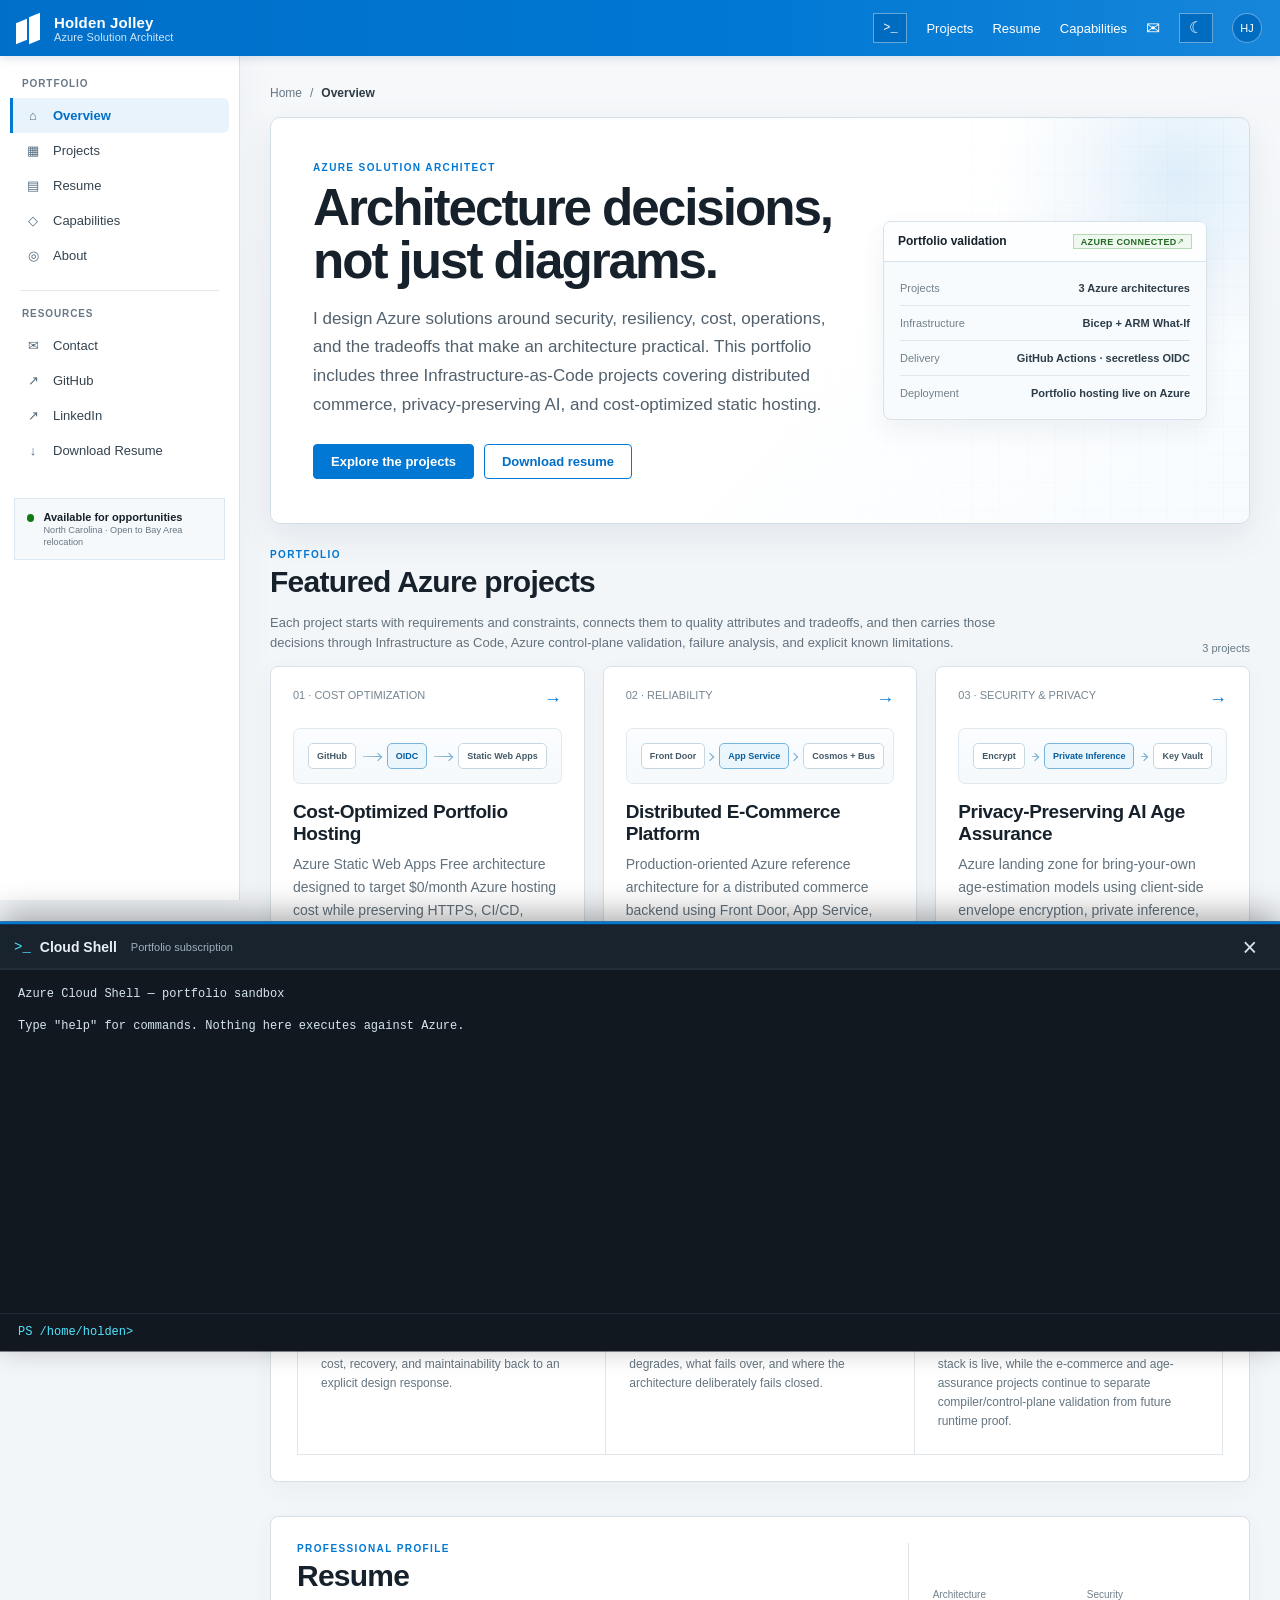
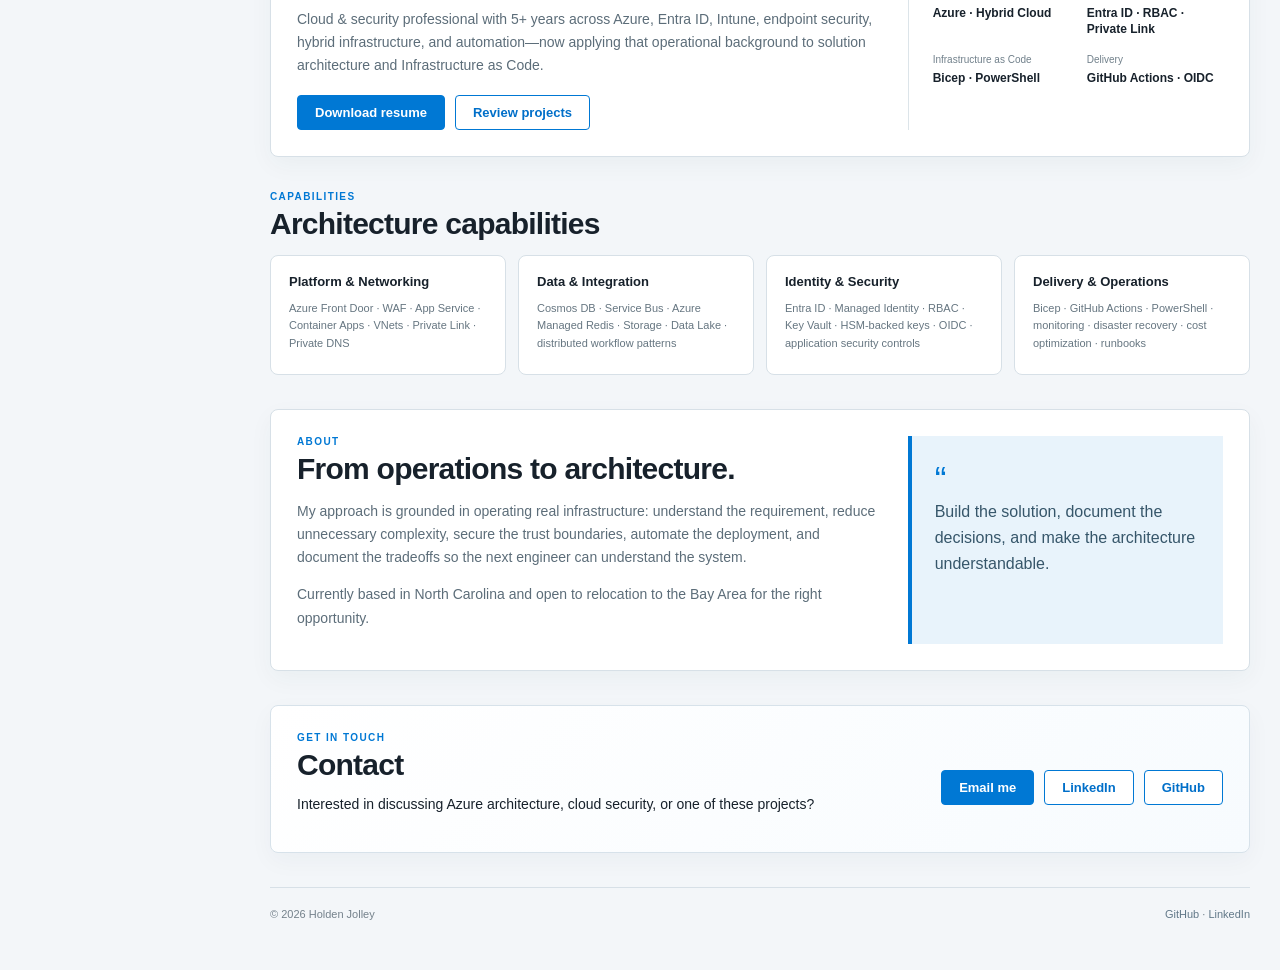
==== commit 642b2bff: "Refresh homepage deployment status" ====
--- a/index.html
+++ b/index.html
@@ -159,7 +159,7 @@
             <div><span>Projects</span><strong>3 Azure architectures</strong></div>
             <div><span>Infrastructure</span><strong>Bicep + ARM What-If</strong></div>
             <div><span>Delivery</span><strong>GitHub Actions · secretless OIDC</strong></div>
-            <div><span>Deployment</span><strong>Not deployed yet</strong></div>
+            <div><span>Deployment</span><strong>Portfolio hosting live on Azure</strong></div>
           </div>
         </div>
       </section>
@@ -175,7 +175,7 @@
             <div class="card-arch" aria-hidden="true"><span>GitHub</span><i></i><span class="accent">OIDC</span><i></i><span>Static Web Apps</span></div>
             <h3>Cost-Optimized Portfolio Hosting</h3>
             <p>Azure Static Web Apps Free architecture designed to target $0/month Azure hosting cost while preserving HTTPS, CI/CD, preview environments, security headers, and a deliberate upgrade path.</p>
-            <div class="card-status"><span class="status-chip success">ARM What-If validated</span><span class="status-note">Free-tier first</span></div>
+            <div class="card-status"><span class="status-chip success">Live on Azure</span><span class="status-note">Deployment Stack · Free-tier first</span></div>
             <div class="tags"><span>Static Web Apps</span><span>Cost</span><span>GitHub Actions</span></div>
           </a>
 
@@ -204,7 +204,7 @@
         <div class="evidence-grid">
           <div class="evidence-card"><span class="evidence-number">01</span><strong>Requirements &amp; quality attributes</strong><p>Each case study starts with hard constraints and ties availability, security, privacy, consistency, cost, recovery, and maintainability back to an explicit design response.</p></div>
           <div class="evidence-card"><span class="evidence-number">02</span><strong>Decisions &amp; failure modes</strong><p>ADRs explain why services were selected or omitted, while failure-path diagrams show what degrades, what fails over, and where the architecture deliberately fails closed.</p></div>
-          <div class="evidence-card"><span class="evidence-number">03</span><strong>Validation without overclaiming</strong><p>Bicep compiler checks and live Azure ARM What-If are separated from runtime proof. Every project states what is validated today and what still requires deployment and testing.</p></div>
+          <div class="evidence-card"><span class="evidence-number">03</span><strong>Validation without overclaiming</strong><p>Runtime evidence is recorded only where it has actually been exercised: the portfolio hosting stack is live, while the e-commerce and age-assurance projects continue to separate compiler/control-plane validation from future runtime proof.</p></div>
         </div>
       </section>
 
@@ -253,4 +253,4 @@
   </div>
   <script src="script.js"></script>
 </body>
-</html>
+</html>
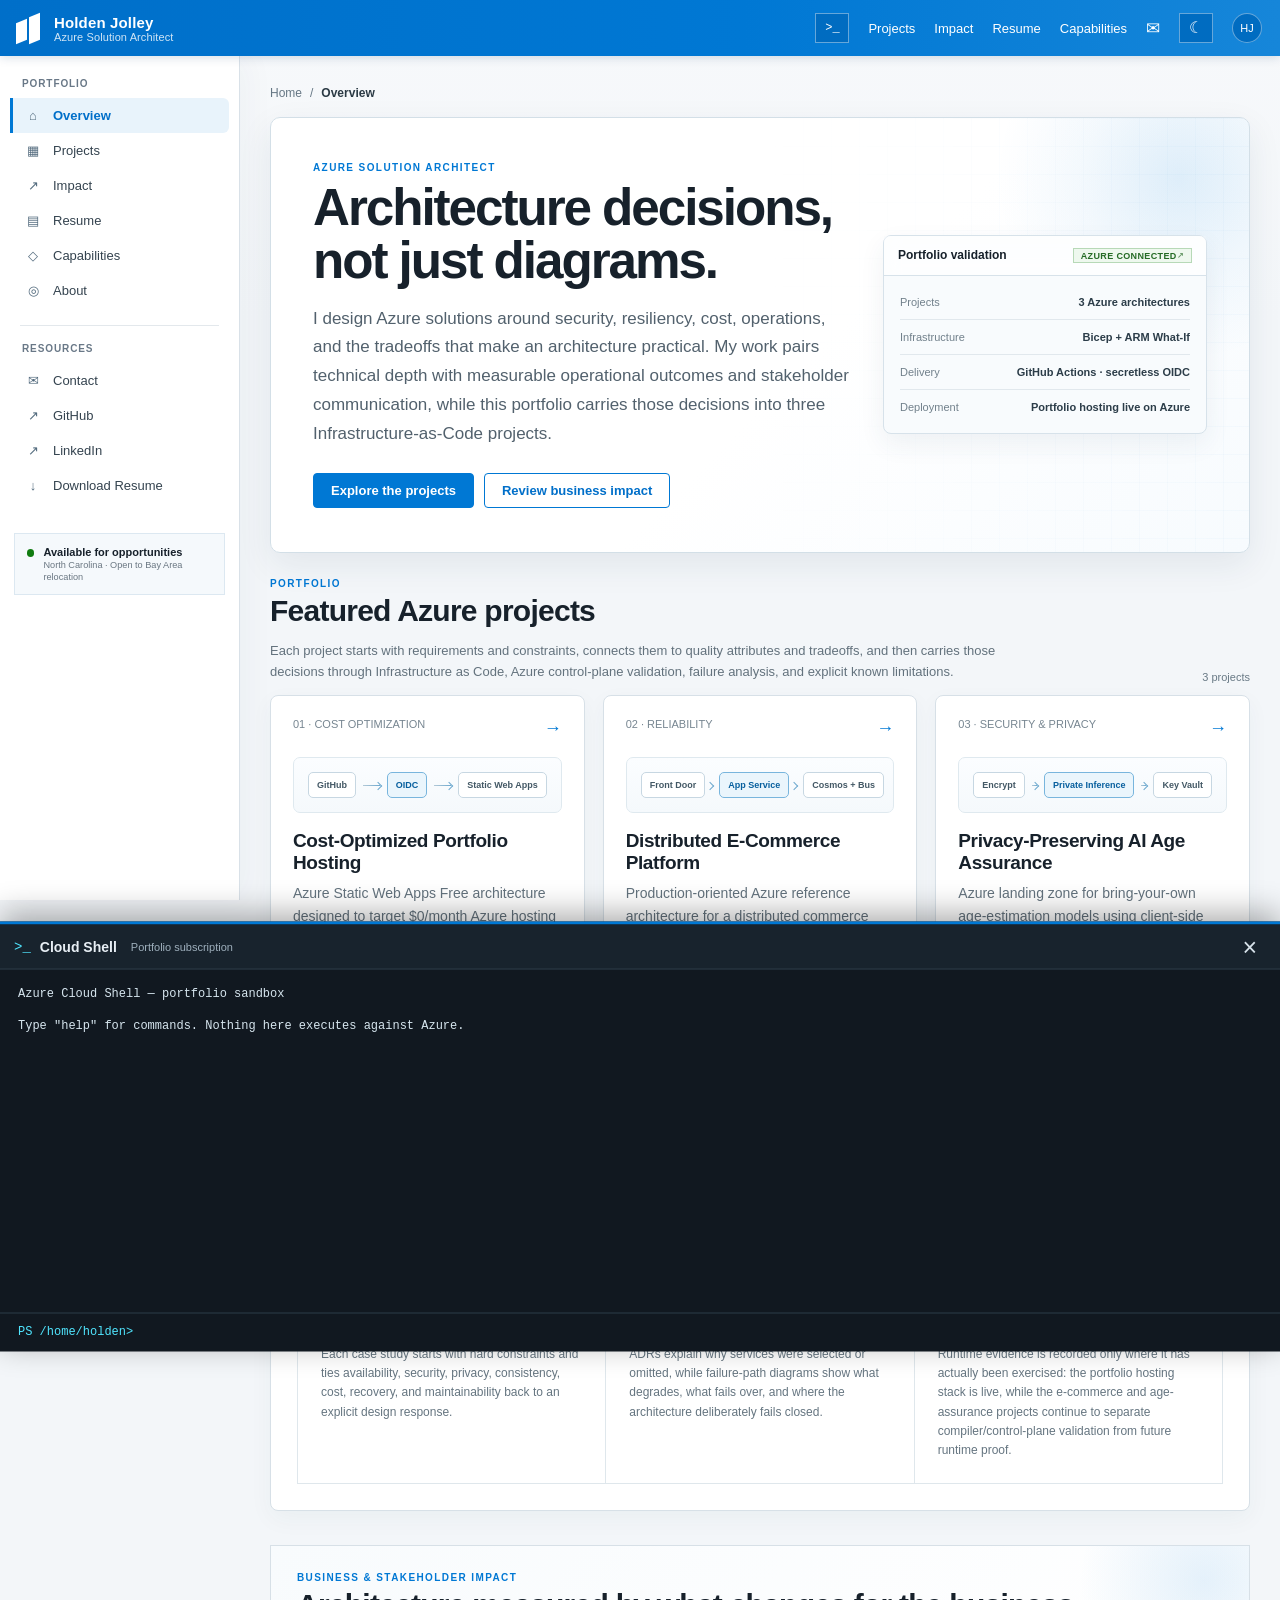
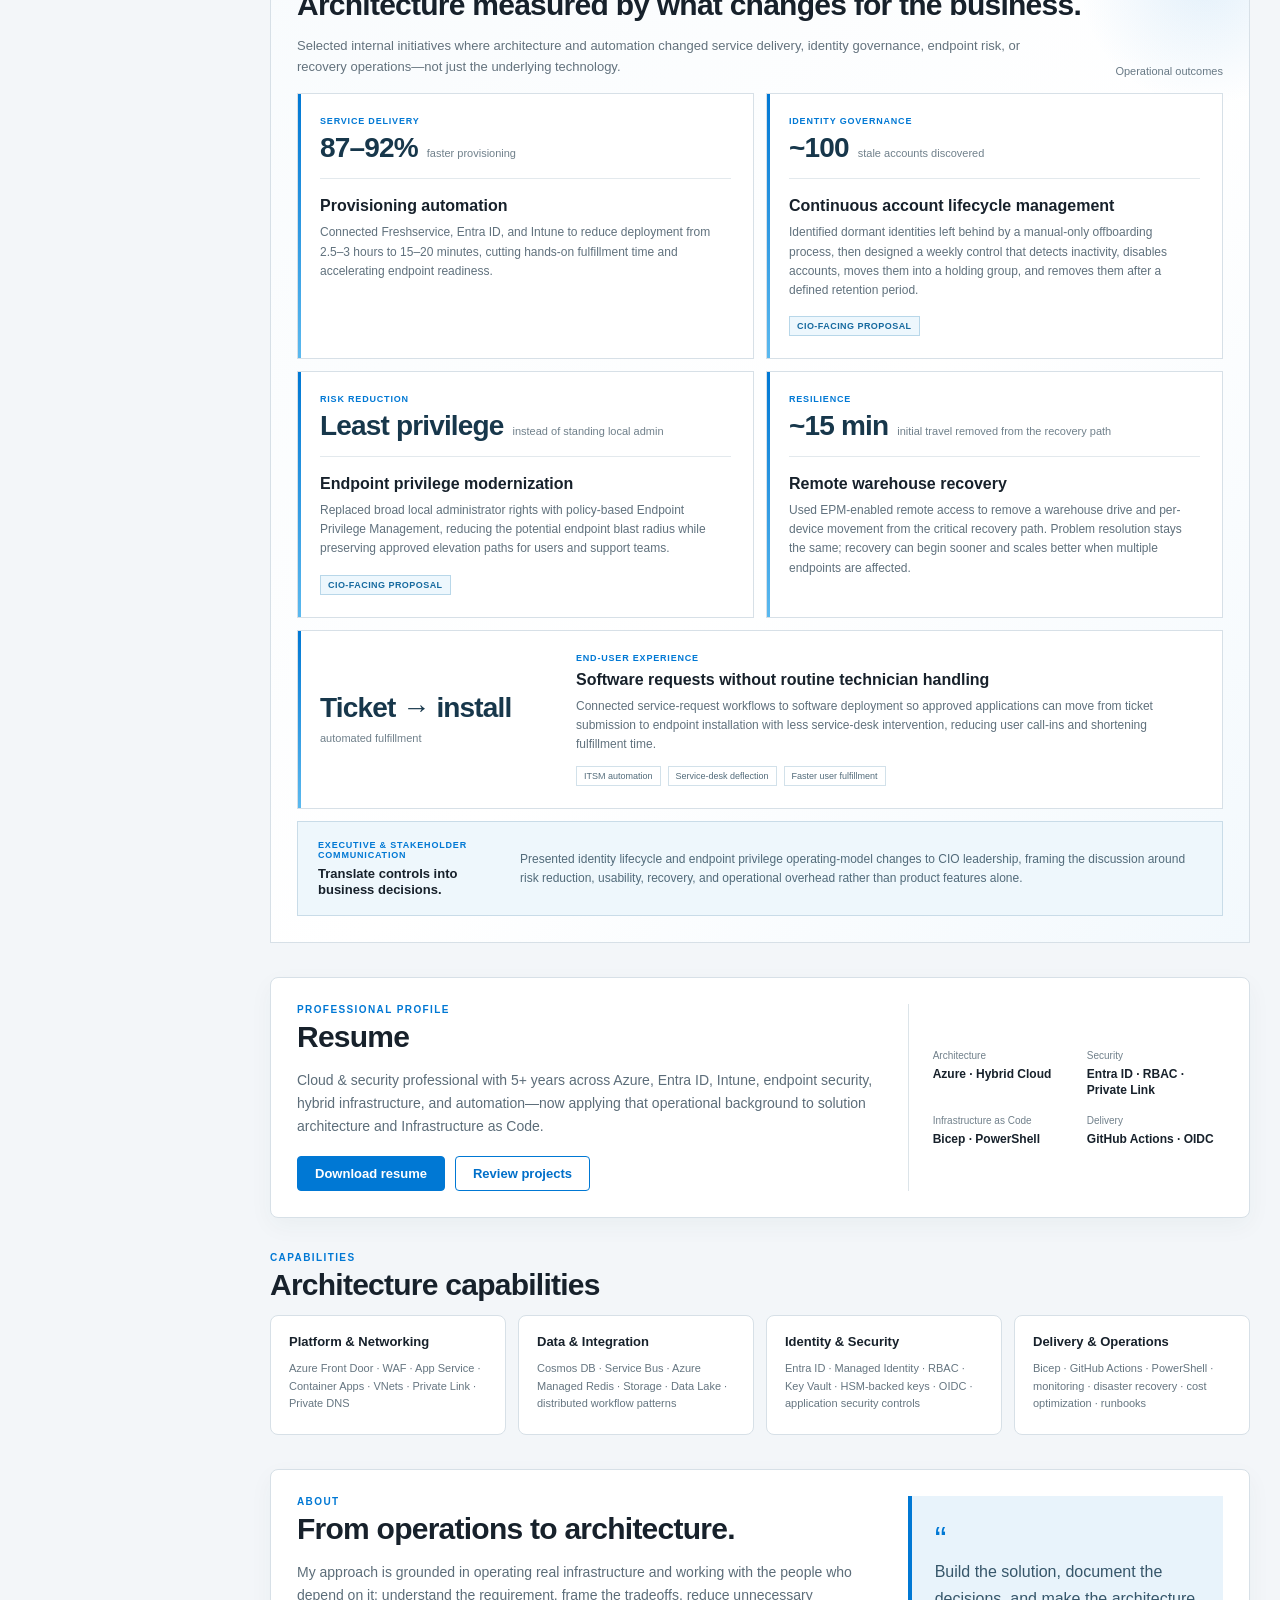
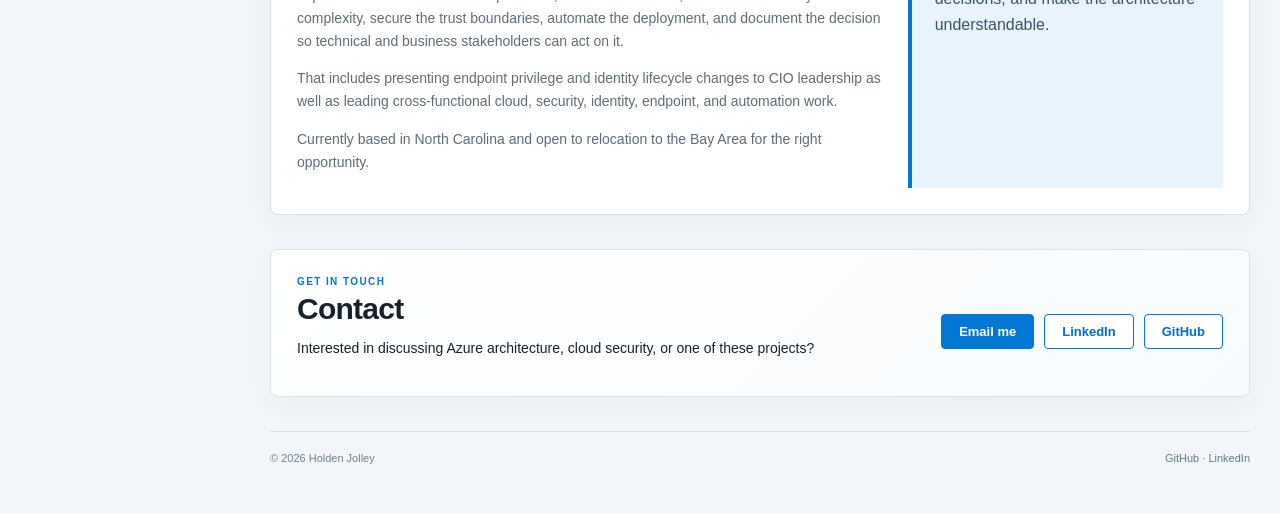
==== commit eee5801e: "Add business and stakeholder impact section" ====
--- a/index.html
+++ b/index.html
@@ -19,6 +19,14 @@
   <link rel="alternate" type="text/plain" href="llms.txt" title="AI-readable portfolio summary">
   <title>Holden Jolley | Azure Solution Architect</title>
   <link rel="stylesheet" href="styles.css">
+  <style>
+    .impact-section{background:linear-gradient(135deg,#f8fbfd 0%,#fff 55%,#f3f9fd 100%);border:1px solid #d7e0e7;padding:26px;position:relative;overflow:hidden}
+    .impact-section::after{content:"";position:absolute;right:-85px;top:-95px;width:260px;height:260px;border-radius:50%;background:radial-gradient(circle,rgba(0,120,212,.10),rgba(0,120,212,0) 68%);pointer-events:none}
+    .impact-section>*{position:relative;z-index:1}.impact-heading{align-items:flex-end}.impact-grid{display:grid;grid-template-columns:repeat(2,minmax(0,1fr));gap:12px;margin-top:16px}.impact-card{background:#fff;border:1px solid #d7e0e7;padding:22px;min-height:220px;display:flex;flex-direction:column;position:relative;overflow:hidden;transition:border-color .18s ease,box-shadow .18s ease,transform .18s ease}.impact-card::before{content:"";position:absolute;left:0;top:0;bottom:0;width:3px;background:linear-gradient(180deg,#0078d4,#5bb9ef)}.impact-card:hover{border-color:#7eb9df;box-shadow:0 10px 26px rgba(25,80,113,.09);transform:translateY(-2px)}.impact-label{font-size:9px;letter-spacing:.09em;font-weight:700;color:#0078d4;text-transform:uppercase;margin-bottom:8px}.impact-metric{display:flex;align-items:baseline;gap:9px;margin-bottom:18px;padding-bottom:16px;border-bottom:1px solid #e3e9ed}.impact-metric strong{font-size:28px;line-height:1;font-weight:600;letter-spacing:-.03em;color:#17374b}.impact-metric span{font-size:11px;color:#70808b;line-height:1.35}.impact-card h3{font-size:16px;margin:0 0 8px;font-weight:600}.impact-card p{color:#60717d;line-height:1.6;margin:0;font-size:12px}.impact-tag{display:inline-flex;align-items:center;width:max-content;margin-top:16px;padding:4px 7px;border:1px solid #b8d7e9;background:#edf7fd;color:#176a9f;font-size:9px;font-weight:700;letter-spacing:.05em;text-transform:uppercase}.impact-card.wide{grid-column:1/-1;min-height:0;display:grid;grid-template-columns:minmax(180px,230px) 1fr;gap:26px;align-items:center}.impact-card.wide .impact-metric{display:block;border:0;margin:0;padding:0}.impact-card.wide .impact-metric strong{display:block;margin-bottom:7px}.stakeholder-strip{margin-top:12px;border:1px solid #c9dce8;background:#eef7fc;padding:18px 20px;display:grid;grid-template-columns:180px 1fr;gap:22px;align-items:center}.stakeholder-strip strong{font-size:13px}.stakeholder-strip p{margin:0;color:#526b7a;line-height:1.6;font-size:12px}.stakeholder-strip .impact-label{margin:0 0 5px}.impact-proof{display:flex;gap:7px;flex-wrap:wrap;margin-top:12px}.impact-proof span{background:#fff;border:1px solid #d2e1ea;padding:4px 7px;font-size:9px;color:#526b7a}
+    :root[data-theme="dark"] .impact-section{background:linear-gradient(135deg,#111b23,#121c24 56%,#13232d);border-color:var(--theme-line)}:root[data-theme="dark"] .impact-card{background:var(--theme-surface);border-color:var(--theme-line)}:root[data-theme="dark"] .impact-card:hover{border-color:#4b7c98;box-shadow:0 14px 32px rgba(0,0,0,.25)}:root[data-theme="dark"] .impact-label{color:var(--theme-accent)}:root[data-theme="dark"] .impact-metric{border-color:var(--theme-line)}:root[data-theme="dark"] .impact-metric strong,:root[data-theme="dark"] .impact-card h3,:root[data-theme="dark"] .stakeholder-strip strong{color:var(--theme-text)}:root[data-theme="dark"] .impact-metric span,:root[data-theme="dark"] .impact-card p,:root[data-theme="dark"] .stakeholder-strip p{color:var(--theme-muted)}:root[data-theme="dark"] .impact-tag{background:#102d3f;border-color:#438eb9;color:#8fd1f6}:root[data-theme="dark"] .stakeholder-strip{background:#112736;border-color:#35505f}:root[data-theme="dark"] .impact-proof span{background:#17232d;border-color:#334753;color:#b4c5cf}
+    @media(max-width:950px){.impact-grid{grid-template-columns:1fr}.impact-card.wide{grid-column:auto;display:block}.impact-card.wide .impact-metric{margin-bottom:18px;padding-bottom:16px;border-bottom:1px solid #e3e9ed}.stakeholder-strip{grid-template-columns:1fr}}
+    @media(max-width:650px){.impact-section{padding:20px}.impact-card{min-height:0;padding:19px}.impact-metric strong{font-size:24px}}
+  </style>
   <script type="application/ld+json">
   {
     "@context": "https://schema.org",
@@ -109,6 +117,7 @@
     </div>
     <div class="top-actions">
       <a href="#projects">Projects</a>
+      <a href="#impact">Impact</a>
       <a href="#resume">Resume</a>
       <a href="#architecture">Capabilities</a>
       <a class="icon-link" href="mailto:Jolleyholden@gmail.com" aria-label="Email">✉</a>
@@ -122,6 +131,7 @@
       <nav>
         <a class="nav-item active" href="#home"><span>⌂</span> Overview</a>
         <a class="nav-item" href="#projects"><span>▦</span> Projects</a>
+        <a class="nav-item" href="#impact"><span>↗</span> Impact</a>
         <a class="nav-item" href="#resume"><span>▤</span> Resume</a>
         <a class="nav-item" href="#architecture"><span>◇</span> Capabilities</a>
         <a class="nav-item" href="#about"><span>◎</span> About</a>
@@ -147,10 +157,10 @@
         <div>
           <div class="eyebrow">AZURE SOLUTION ARCHITECT</div>
           <h1>Architecture decisions, not just diagrams.</h1>
-          <p class="hero-copy">I design Azure solutions around security, resiliency, cost, operations, and the tradeoffs that make an architecture practical. This portfolio includes three Infrastructure-as-Code projects covering distributed commerce, privacy-preserving AI, and cost-optimized static hosting.</p>
+          <p class="hero-copy">I design Azure solutions around security, resiliency, cost, operations, and the tradeoffs that make an architecture practical. My work pairs technical depth with measurable operational outcomes and stakeholder communication, while this portfolio carries those decisions into three Infrastructure-as-Code projects.</p>
           <div class="hero-actions">
             <a class="button primary" href="#projects">Explore the projects</a>
-            <a class="button" href="resume.pdf">Download resume</a>
+            <a class="button" href="#impact">Review business impact</a>
           </div>
         </div>
         <div class="hero-panel validation-panel">
@@ -208,6 +218,64 @@
         </div>
       </section>
 
+      <section class="section impact-section" id="impact">
+        <div class="section-heading impact-heading">
+          <div>
+            <div class="eyebrow">BUSINESS &amp; STAKEHOLDER IMPACT</div>
+            <h2>Architecture measured by what changes for the business.</h2>
+            <p class="section-copy">Selected internal initiatives where architecture and automation changed service delivery, identity governance, endpoint risk, or recovery operations—not just the underlying technology.</p>
+          </div>
+          <span class="count">Operational outcomes</span>
+        </div>
+
+        <div class="impact-grid">
+          <article class="impact-card">
+            <div class="impact-label">Service delivery</div>
+            <div class="impact-metric"><strong>87–92%</strong><span>faster provisioning</span></div>
+            <h3>Provisioning automation</h3>
+            <p>Connected Freshservice, Entra ID, and Intune to reduce deployment from 2.5–3 hours to 15–20 minutes, cutting hands-on fulfillment time and accelerating endpoint readiness.</p>
+          </article>
+
+          <article class="impact-card">
+            <div class="impact-label">Identity governance</div>
+            <div class="impact-metric"><strong>~100</strong><span>stale accounts discovered</span></div>
+            <h3>Continuous account lifecycle management</h3>
+            <p>Identified dormant identities left behind by a manual-only offboarding process, then designed a weekly control that detects inactivity, disables accounts, moves them into a holding group, and removes them after a defined retention period.</p>
+            <span class="impact-tag">CIO-facing proposal</span>
+          </article>
+
+          <article class="impact-card">
+            <div class="impact-label">Risk reduction</div>
+            <div class="impact-metric"><strong>Least privilege</strong><span>instead of standing local admin</span></div>
+            <h3>Endpoint privilege modernization</h3>
+            <p>Replaced broad local administrator rights with policy-based Endpoint Privilege Management, reducing the potential endpoint blast radius while preserving approved elevation paths for users and support teams.</p>
+            <span class="impact-tag">CIO-facing proposal</span>
+          </article>
+
+          <article class="impact-card">
+            <div class="impact-label">Resilience</div>
+            <div class="impact-metric"><strong>~15 min</strong><span>initial travel removed from the recovery path</span></div>
+            <h3>Remote warehouse recovery</h3>
+            <p>Used EPM-enabled remote access to remove a warehouse drive and per-device movement from the critical recovery path. Problem resolution stays the same; recovery can begin sooner and scales better when multiple endpoints are affected.</p>
+          </article>
+
+          <article class="impact-card wide">
+            <div class="impact-metric"><strong>Ticket → install</strong><span>automated fulfillment</span></div>
+            <div>
+              <div class="impact-label">End-user experience</div>
+              <h3>Software requests without routine technician handling</h3>
+              <p>Connected service-request workflows to software deployment so approved applications can move from ticket submission to endpoint installation with less service-desk intervention, reducing user call-ins and shortening fulfillment time.</p>
+              <div class="impact-proof"><span>ITSM automation</span><span>Service-desk deflection</span><span>Faster user fulfillment</span></div>
+            </div>
+          </article>
+        </div>
+
+        <div class="stakeholder-strip">
+          <div><div class="impact-label">Executive &amp; stakeholder communication</div><strong>Translate controls into business decisions.</strong></div>
+          <p>Presented identity lifecycle and endpoint privilege operating-model changes to CIO leadership, framing the discussion around risk reduction, usability, recovery, and operational overhead rather than product features alone.</p>
+        </div>
+      </section>
+
       <section class="section split" id="resume">
         <div>
           <div class="eyebrow">PROFESSIONAL PROFILE</div>
@@ -235,7 +303,7 @@
       </section>
 
       <section class="section split" id="about">
-        <div><div class="eyebrow">ABOUT</div><h2>From operations to architecture.</h2><p>My approach is grounded in operating real infrastructure: understand the requirement, reduce unnecessary complexity, secure the trust boundaries, automate the deployment, and document the tradeoffs so the next engineer can understand the system.</p><p>Currently based in North Carolina and open to relocation to the Bay Area for the right opportunity.</p></div>
+        <div><div class="eyebrow">ABOUT</div><h2>From operations to architecture.</h2><p>My approach is grounded in operating real infrastructure and working with the people who depend on it: understand the requirement, frame the tradeoffs, reduce unnecessary complexity, secure the trust boundaries, automate the deployment, and document the decision so technical and business stakeholders can act on it.</p><p>That includes presenting endpoint privilege and identity lifecycle changes to CIO leadership as well as leading cross-functional cloud, security, identity, endpoint, and automation work.</p><p>Currently based in North Carolina and open to relocation to the Bay Area for the right opportunity.</p></div>
         <div class="quote-card"><span>“</span><p>Build the solution, document the decisions, and make the architecture understandable.</p></div>
       </section>
 
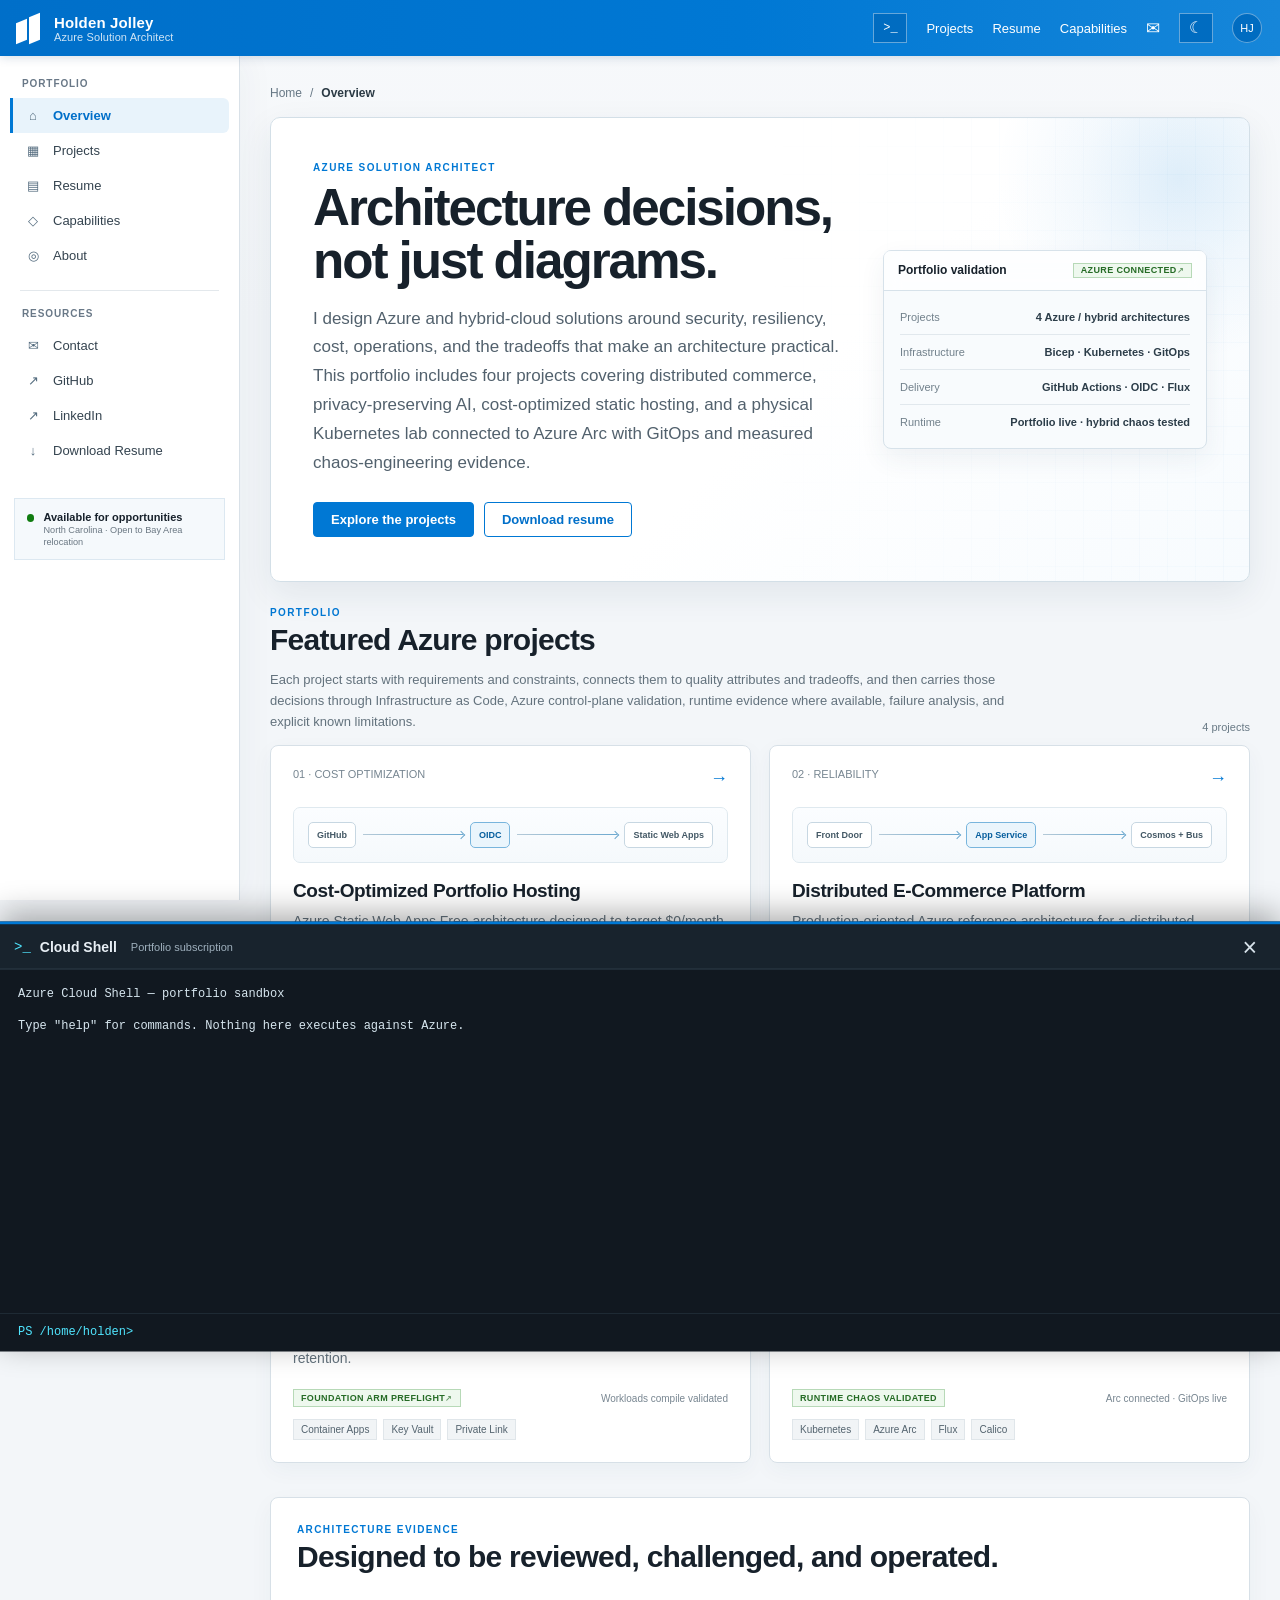
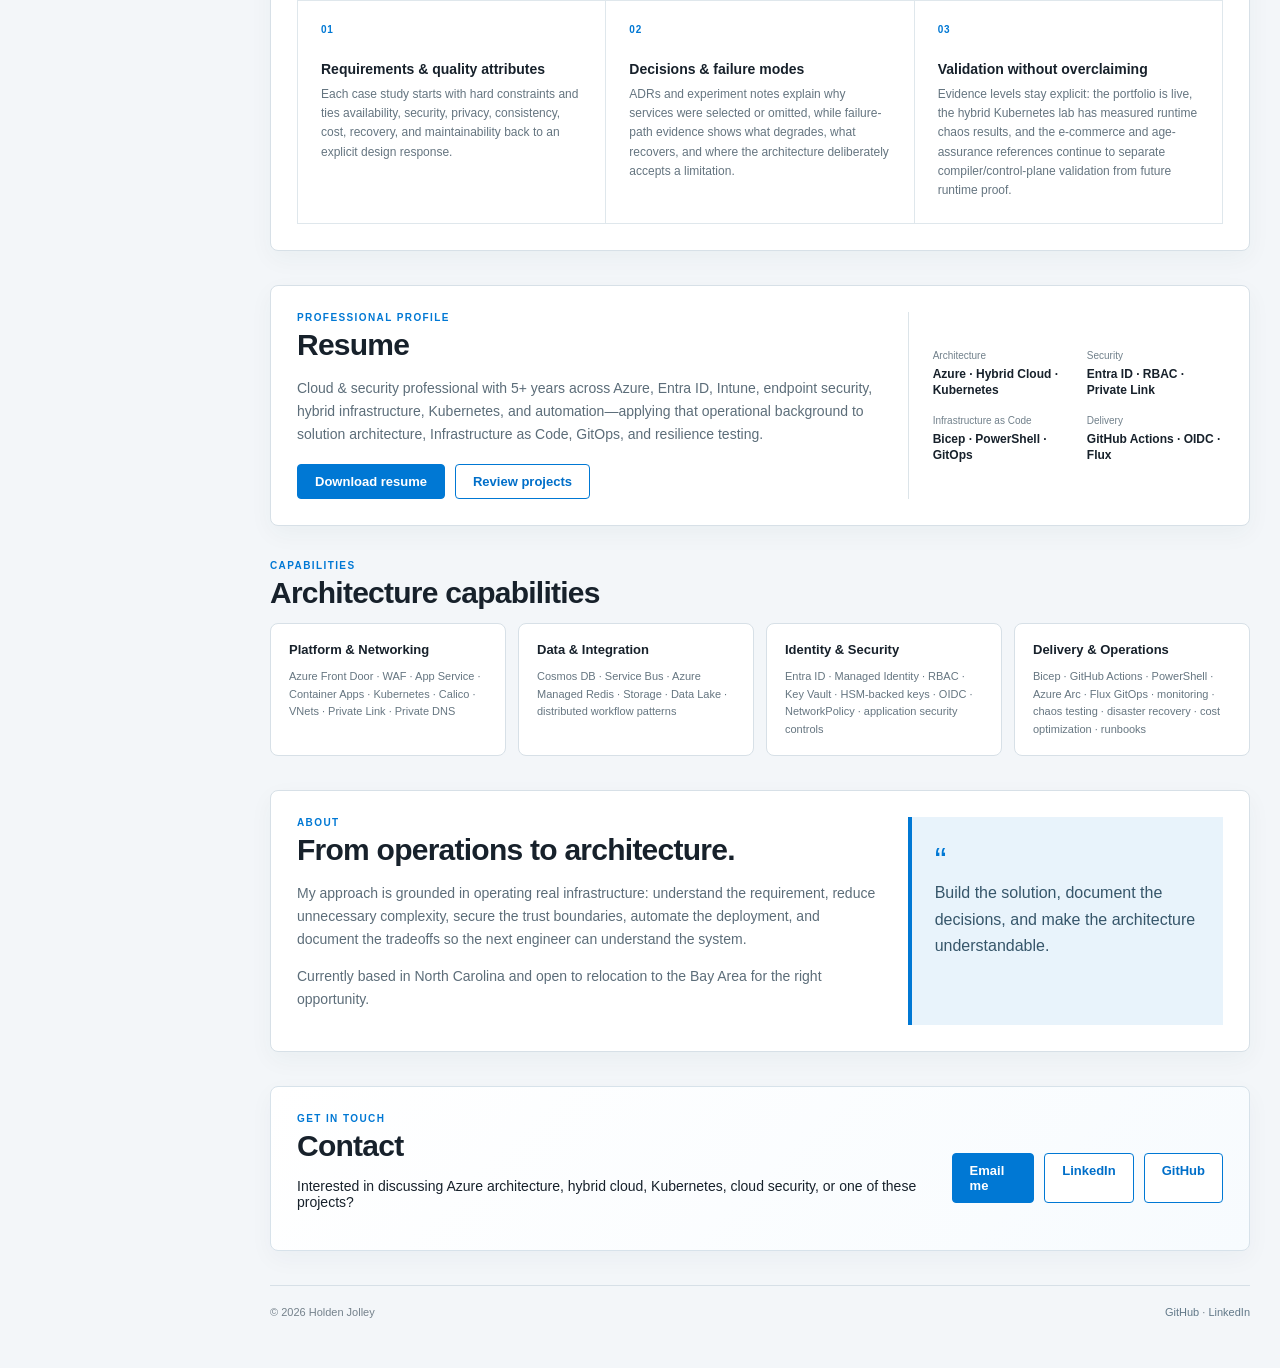
==== commit 4a5510e1: "Feature hybrid Kubernetes lab on portfolio homepage" ====
--- a/index.html
+++ b/index.html
@@ -3,13 +3,13 @@
 <head>
   <meta charset="utf-8">
   <meta name="viewport" content="width=device-width,initial-scale=1">
-  <meta name="description" content="Holden Jolley — Azure Solution Architect portfolio featuring secure, resilient, cost-aware Azure reference architectures and Infrastructure as Code.">
+  <meta name="description" content="Holden Jolley — Azure Solution Architect portfolio featuring secure, resilient, cost-aware Azure and hybrid-cloud reference architectures, Infrastructure as Code, GitOps, and measured runtime evidence.">
   <meta name="author" content="Holden Jolley">
   <meta name="robots" content="index,follow,max-image-preview:large,max-snippet:-1,max-video-preview:-1">
   <meta name="theme-color" content="#0078d4">
   <meta property="og:type" content="profile">
   <meta property="og:title" content="Holden Jolley | Azure Solution Architect Portfolio">
-  <meta property="og:description" content="Azure architecture portfolio focused on security, resiliency, cost, operations, Infrastructure as Code, and documented tradeoffs.">
+  <meta property="og:description" content="Azure and hybrid-cloud architecture portfolio focused on security, resiliency, cost, operations, Infrastructure as Code, GitOps, and documented tradeoffs.">
   <meta property="og:site_name" content="Holden Jolley | Azure Solution Architect Portfolio">
   <meta property="profile:first_name" content="Holden">
   <meta property="profile:last_name" content="Jolley">
@@ -20,12 +20,7 @@
   <title>Holden Jolley | Azure Solution Architect</title>
   <link rel="stylesheet" href="styles.css">
   <style>
-    .impact-section{background:linear-gradient(135deg,#f8fbfd 0%,#fff 55%,#f3f9fd 100%);border:1px solid #d7e0e7;padding:26px;position:relative;overflow:hidden}
-    .impact-section::after{content:"";position:absolute;right:-85px;top:-95px;width:260px;height:260px;border-radius:50%;background:radial-gradient(circle,rgba(0,120,212,.10),rgba(0,120,212,0) 68%);pointer-events:none}
-    .impact-section>*{position:relative;z-index:1}.impact-heading{align-items:flex-end}.impact-grid{display:grid;grid-template-columns:repeat(2,minmax(0,1fr));gap:12px;margin-top:16px}.impact-card{background:#fff;border:1px solid #d7e0e7;padding:22px;min-height:220px;display:flex;flex-direction:column;position:relative;overflow:hidden;transition:border-color .18s ease,box-shadow .18s ease,transform .18s ease}.impact-card::before{content:"";position:absolute;left:0;top:0;bottom:0;width:3px;background:linear-gradient(180deg,#0078d4,#5bb9ef)}.impact-card:hover{border-color:#7eb9df;box-shadow:0 10px 26px rgba(25,80,113,.09);transform:translateY(-2px)}.impact-label{font-size:9px;letter-spacing:.09em;font-weight:700;color:#0078d4;text-transform:uppercase;margin-bottom:8px}.impact-metric{display:flex;align-items:baseline;gap:9px;margin-bottom:18px;padding-bottom:16px;border-bottom:1px solid #e3e9ed}.impact-metric strong{font-size:28px;line-height:1;font-weight:600;letter-spacing:-.03em;color:#17374b}.impact-metric span{font-size:11px;color:#70808b;line-height:1.35}.impact-card h3{font-size:16px;margin:0 0 8px;font-weight:600}.impact-card p{color:#60717d;line-height:1.6;margin:0;font-size:12px}.impact-tag{display:inline-flex;align-items:center;width:max-content;margin-top:16px;padding:4px 7px;border:1px solid #b8d7e9;background:#edf7fd;color:#176a9f;font-size:9px;font-weight:700;letter-spacing:.05em;text-transform:uppercase}.impact-card.wide{grid-column:1/-1;min-height:0;display:grid;grid-template-columns:minmax(180px,230px) 1fr;gap:26px;align-items:center}.impact-card.wide .impact-metric{display:block;border:0;margin:0;padding:0}.impact-card.wide .impact-metric strong{display:block;margin-bottom:7px}.stakeholder-strip{margin-top:12px;border:1px solid #c9dce8;background:#eef7fc;padding:18px 20px;display:grid;grid-template-columns:180px 1fr;gap:22px;align-items:center}.stakeholder-strip strong{font-size:13px}.stakeholder-strip p{margin:0;color:#526b7a;line-height:1.6;font-size:12px}.stakeholder-strip .impact-label{margin:0 0 5px}.impact-proof{display:flex;gap:7px;flex-wrap:wrap;margin-top:12px}.impact-proof span{background:#fff;border:1px solid #d2e1ea;padding:4px 7px;font-size:9px;color:#526b7a}
-    :root[data-theme="dark"] .impact-section{background:linear-gradient(135deg,#111b23,#121c24 56%,#13232d);border-color:var(--theme-line)}:root[data-theme="dark"] .impact-card{background:var(--theme-surface);border-color:var(--theme-line)}:root[data-theme="dark"] .impact-card:hover{border-color:#4b7c98;box-shadow:0 14px 32px rgba(0,0,0,.25)}:root[data-theme="dark"] .impact-label{color:var(--theme-accent)}:root[data-theme="dark"] .impact-metric{border-color:var(--theme-line)}:root[data-theme="dark"] .impact-metric strong,:root[data-theme="dark"] .impact-card h3,:root[data-theme="dark"] .stakeholder-strip strong{color:var(--theme-text)}:root[data-theme="dark"] .impact-metric span,:root[data-theme="dark"] .impact-card p,:root[data-theme="dark"] .stakeholder-strip p{color:var(--theme-muted)}:root[data-theme="dark"] .impact-tag{background:#102d3f;border-color:#438eb9;color:#8fd1f6}:root[data-theme="dark"] .stakeholder-strip{background:#112736;border-color:#35505f}:root[data-theme="dark"] .impact-proof span{background:#17232d;border-color:#334753;color:#b4c5cf}
-    @media(max-width:950px){.impact-grid{grid-template-columns:1fr}.impact-card.wide{grid-column:auto;display:block}.impact-card.wide .impact-metric{margin-bottom:18px;padding-bottom:16px;border-bottom:1px solid #e3e9ed}.stakeholder-strip{grid-template-columns:1fr}}
-    @media(max-width:650px){.impact-section{padding:20px}.impact-card{min-height:0;padding:19px}.impact-metric strong{font-size:24px}}
+    @media (min-width:951px){.portal-shell .project-grid{grid-template-columns:repeat(2,minmax(0,1fr))}}
   </style>
   <script type="application/ld+json">
   {
@@ -55,7 +50,7 @@
         "name": "Holden Jolley",
         "givenName": "Holden",
         "familyName": "Jolley",
-        "description": "Azure-focused cloud infrastructure and security professional with 5+ years of experience across Azure, Entra ID, Intune, endpoint security, hybrid infrastructure, and automation, with a portfolio of Azure solution architecture reference implementations.",
+        "description": "Azure-focused cloud infrastructure and security professional with 5+ years of experience across Azure, Entra ID, Intune, endpoint security, hybrid infrastructure, Kubernetes, and automation, with a portfolio of Azure solution architecture reference implementations and runtime-tested hybrid-cloud work.",
         "jobTitle": "Endpoint And IS Security Specialist / Cloud Infrastructure & Security Lead",
         "worksFor": {
           "@type": "Organization",
@@ -82,6 +77,10 @@
           "GitHub Actions",
           "OpenID Connect",
           "Hybrid infrastructure",
+          "Kubernetes",
+          "Azure Arc-enabled Kubernetes",
+          "Flux GitOps",
+          "Chaos engineering",
           "Automation"
         ],
         "subjectOf": [
@@ -99,6 +98,11 @@
             "@type": "CreativeWork",
             "name": "Privacy-Preserving AI Age Assurance",
             "url": "/projects/age-verification/"
+          },
+          {
+            "@type": "CreativeWork",
+            "name": "Hybrid Kubernetes Chaos Lab",
+            "url": "/projects/hybrid-kubernetes-chaos/"
           }
         ]
       }
@@ -117,7 +121,6 @@
     </div>
     <div class="top-actions">
       <a href="#projects">Projects</a>
-      <a href="#impact">Impact</a>
       <a href="#resume">Resume</a>
       <a href="#architecture">Capabilities</a>
       <a class="icon-link" href="mailto:Jolleyholden@gmail.com" aria-label="Email">✉</a>
@@ -131,7 +134,6 @@
       <nav>
         <a class="nav-item active" href="#home"><span>⌂</span> Overview</a>
         <a class="nav-item" href="#projects"><span>▦</span> Projects</a>
-        <a class="nav-item" href="#impact"><span>↗</span> Impact</a>
         <a class="nav-item" href="#resume"><span>▤</span> Resume</a>
         <a class="nav-item" href="#architecture"><span>◇</span> Capabilities</a>
         <a class="nav-item" href="#about"><span>◎</span> About</a>
@@ -157,27 +159,27 @@
         <div>
           <div class="eyebrow">AZURE SOLUTION ARCHITECT</div>
           <h1>Architecture decisions, not just diagrams.</h1>
-          <p class="hero-copy">I design Azure solutions around security, resiliency, cost, operations, and the tradeoffs that make an architecture practical. My work pairs technical depth with measurable operational outcomes and stakeholder communication, while this portfolio carries those decisions into three Infrastructure-as-Code projects.</p>
+          <p class="hero-copy">I design Azure and hybrid-cloud solutions around security, resiliency, cost, operations, and the tradeoffs that make an architecture practical. This portfolio includes four projects covering distributed commerce, privacy-preserving AI, cost-optimized static hosting, and a physical Kubernetes lab connected to Azure Arc with GitOps and measured chaos-engineering evidence.</p>
           <div class="hero-actions">
             <a class="button primary" href="#projects">Explore the projects</a>
-            <a class="button" href="#impact">Review business impact</a>
+            <a class="button" href="resume.pdf">Download resume</a>
           </div>
         </div>
         <div class="hero-panel validation-panel">
           <div class="panel-header"><span>Portfolio validation</span><span class="status-chip success">Azure connected</span></div>
           <div class="validation-list">
-            <div><span>Projects</span><strong>3 Azure architectures</strong></div>
-            <div><span>Infrastructure</span><strong>Bicep + ARM What-If</strong></div>
-            <div><span>Delivery</span><strong>GitHub Actions · secretless OIDC</strong></div>
-            <div><span>Deployment</span><strong>Portfolio hosting live on Azure</strong></div>
+            <div><span>Projects</span><strong>4 Azure / hybrid architectures</strong></div>
+            <div><span>Infrastructure</span><strong>Bicep · Kubernetes · GitOps</strong></div>
+            <div><span>Delivery</span><strong>GitHub Actions · OIDC · Flux</strong></div>
+            <div><span>Runtime</span><strong>Portfolio live · hybrid chaos tested</strong></div>
           </div>
         </div>
       </section>
 
       <section class="section" id="projects">
         <div class="section-heading">
-          <div><div class="eyebrow">PORTFOLIO</div><h2>Featured Azure projects</h2><p class="section-copy">Each project starts with requirements and constraints, connects them to quality attributes and tradeoffs, and then carries those decisions through Infrastructure as Code, Azure control-plane validation, failure analysis, and explicit known limitations.</p></div>
-          <span class="count">3 projects</span>
+          <div><div class="eyebrow">PORTFOLIO</div><h2>Featured Azure projects</h2><p class="section-copy">Each project starts with requirements and constraints, connects them to quality attributes and tradeoffs, and then carries those decisions through Infrastructure as Code, Azure control-plane validation, runtime evidence where available, failure analysis, and explicit known limitations.</p></div>
+          <span class="count">4 projects</span>
         </div>
         <div class="project-grid">
           <a class="project-card" href="projects/resume/">
@@ -206,6 +208,15 @@
             <div class="card-status"><span class="status-chip success">Foundation ARM preflight</span><span class="status-note">Workloads compile validated</span></div>
             <div class="tags"><span>Container Apps</span><span>Key Vault</span><span>Private Link</span></div>
           </a>
+
+          <a class="project-card" href="projects/hybrid-kubernetes-chaos/">
+            <div class="card-top"><span class="number">04 · HYBRID RESILIENCE</span><span class="arrow">→</span></div>
+            <div class="card-arch" aria-hidden="true"><span>GitHub</span><i></i><span class="accent">Arc + Flux</span><i></i><span>Kubernetes</span></div>
+            <h3>Hybrid Kubernetes Chaos Lab</h3>
+            <p>Physical kubeadm Kubernetes connected to Azure Arc and reconciled through Flux GitOps, with repeatable pod-failure, CPU-saturation, and NetworkPolicy experiments backed by in-cluster availability evidence.</p>
+            <div class="card-status"><span class="status-chip success">Runtime chaos validated</span><span class="status-note">Arc connected · GitOps live</span></div>
+            <div class="tags"><span>Kubernetes</span><span>Azure Arc</span><span>Flux</span><span>Calico</span></div>
+          </a>
         </div>
       </section>
 
@@ -213,66 +224,8 @@
         <div class="section-heading"><div><div class="eyebrow">ARCHITECTURE EVIDENCE</div><h2>Designed to be reviewed, challenged, and operated.</h2></div></div>
         <div class="evidence-grid">
           <div class="evidence-card"><span class="evidence-number">01</span><strong>Requirements &amp; quality attributes</strong><p>Each case study starts with hard constraints and ties availability, security, privacy, consistency, cost, recovery, and maintainability back to an explicit design response.</p></div>
-          <div class="evidence-card"><span class="evidence-number">02</span><strong>Decisions &amp; failure modes</strong><p>ADRs explain why services were selected or omitted, while failure-path diagrams show what degrades, what fails over, and where the architecture deliberately fails closed.</p></div>
-          <div class="evidence-card"><span class="evidence-number">03</span><strong>Validation without overclaiming</strong><p>Runtime evidence is recorded only where it has actually been exercised: the portfolio hosting stack is live, while the e-commerce and age-assurance projects continue to separate compiler/control-plane validation from future runtime proof.</p></div>
-        </div>
-      </section>
-
-      <section class="section impact-section" id="impact">
-        <div class="section-heading impact-heading">
-          <div>
-            <div class="eyebrow">BUSINESS &amp; STAKEHOLDER IMPACT</div>
-            <h2>Architecture measured by what changes for the business.</h2>
-            <p class="section-copy">Selected internal initiatives where architecture and automation changed service delivery, identity governance, endpoint risk, or recovery operations—not just the underlying technology.</p>
-          </div>
-          <span class="count">Operational outcomes</span>
-        </div>
-
-        <div class="impact-grid">
-          <article class="impact-card">
-            <div class="impact-label">Service delivery</div>
-            <div class="impact-metric"><strong>87–92%</strong><span>faster provisioning</span></div>
-            <h3>Provisioning automation</h3>
-            <p>Connected Freshservice, Entra ID, and Intune to reduce deployment from 2.5–3 hours to 15–20 minutes, cutting hands-on fulfillment time and accelerating endpoint readiness.</p>
-          </article>
-
-          <article class="impact-card">
-            <div class="impact-label">Identity governance</div>
-            <div class="impact-metric"><strong>~100</strong><span>stale accounts discovered</span></div>
-            <h3>Continuous account lifecycle management</h3>
-            <p>Identified dormant identities left behind by a manual-only offboarding process, then designed a weekly control that detects inactivity, disables accounts, moves them into a holding group, and removes them after a defined retention period.</p>
-            <span class="impact-tag">CIO-facing proposal</span>
-          </article>
-
-          <article class="impact-card">
-            <div class="impact-label">Risk reduction</div>
-            <div class="impact-metric"><strong>Least privilege</strong><span>instead of standing local admin</span></div>
-            <h3>Endpoint privilege modernization</h3>
-            <p>Replaced broad local administrator rights with policy-based Endpoint Privilege Management, reducing the potential endpoint blast radius while preserving approved elevation paths for users and support teams.</p>
-            <span class="impact-tag">CIO-facing proposal</span>
-          </article>
-
-          <article class="impact-card">
-            <div class="impact-label">Resilience</div>
-            <div class="impact-metric"><strong>~15 min</strong><span>initial travel removed from the recovery path</span></div>
-            <h3>Remote warehouse recovery</h3>
-            <p>Used EPM-enabled remote access to remove a warehouse drive and per-device movement from the critical recovery path. Problem resolution stays the same; recovery can begin sooner and scales better when multiple endpoints are affected.</p>
-          </article>
-
-          <article class="impact-card wide">
-            <div class="impact-metric"><strong>Ticket → install</strong><span>automated fulfillment</span></div>
-            <div>
-              <div class="impact-label">End-user experience</div>
-              <h3>Software requests without routine technician handling</h3>
-              <p>Connected service-request workflows to software deployment so approved applications can move from ticket submission to endpoint installation with less service-desk intervention, reducing user call-ins and shortening fulfillment time.</p>
-              <div class="impact-proof"><span>ITSM automation</span><span>Service-desk deflection</span><span>Faster user fulfillment</span></div>
-            </div>
-          </article>
-        </div>
-
-        <div class="stakeholder-strip">
-          <div><div class="impact-label">Executive &amp; stakeholder communication</div><strong>Translate controls into business decisions.</strong></div>
-          <p>Presented identity lifecycle and endpoint privilege operating-model changes to CIO leadership, framing the discussion around risk reduction, usability, recovery, and operational overhead rather than product features alone.</p>
+          <div class="evidence-card"><span class="evidence-number">02</span><strong>Decisions &amp; failure modes</strong><p>ADRs and experiment notes explain why services were selected or omitted, while failure-path evidence shows what degrades, what recovers, and where the architecture deliberately accepts a limitation.</p></div>
+          <div class="evidence-card"><span class="evidence-number">03</span><strong>Validation without overclaiming</strong><p>Evidence levels stay explicit: the portfolio is live, the hybrid Kubernetes lab has measured runtime chaos results, and the e-commerce and age-assurance references continue to separate compiler/control-plane validation from future runtime proof.</p></div>
         </div>
       </section>
 
@@ -280,14 +233,14 @@
         <div>
           <div class="eyebrow">PROFESSIONAL PROFILE</div>
           <h2>Resume</h2>
-          <p>Cloud &amp; security professional with 5+ years across Azure, Entra ID, Intune, endpoint security, hybrid infrastructure, and automation—now applying that operational background to solution architecture and Infrastructure as Code.</p>
+          <p>Cloud &amp; security professional with 5+ years across Azure, Entra ID, Intune, endpoint security, hybrid infrastructure, Kubernetes, and automation—applying that operational background to solution architecture, Infrastructure as Code, GitOps, and resilience testing.</p>
           <div class="hero-actions compact-actions"><a class="button primary" href="resume.pdf">Download resume</a><a class="button" href="#projects">Review projects</a></div>
         </div>
         <div class="info-card">
-          <div><span>Architecture</span><strong>Azure · Hybrid Cloud</strong></div>
+          <div><span>Architecture</span><strong>Azure · Hybrid Cloud · Kubernetes</strong></div>
           <div><span>Security</span><strong>Entra ID · RBAC · Private Link</strong></div>
-          <div><span>Infrastructure as Code</span><strong>Bicep · PowerShell</strong></div>
-          <div><span>Delivery</span><strong>GitHub Actions · OIDC</strong></div>
+          <div><span>Infrastructure as Code</span><strong>Bicep · PowerShell · GitOps</strong></div>
+          <div><span>Delivery</span><strong>GitHub Actions · OIDC · Flux</strong></div>
         </div>
       </section>
 
@@ -295,20 +248,20 @@
         <div class="eyebrow">CAPABILITIES</div>
         <h2>Architecture capabilities</h2>
         <div class="capability-grid">
-          <div class="capability"><strong>Platform &amp; Networking</strong><span>Azure Front Door · WAF · App Service · Container Apps · VNets · Private Link · Private DNS</span></div>
+          <div class="capability"><strong>Platform &amp; Networking</strong><span>Azure Front Door · WAF · App Service · Container Apps · Kubernetes · Calico · VNets · Private Link · Private DNS</span></div>
           <div class="capability"><strong>Data &amp; Integration</strong><span>Cosmos DB · Service Bus · Azure Managed Redis · Storage · Data Lake · distributed workflow patterns</span></div>
-          <div class="capability"><strong>Identity &amp; Security</strong><span>Entra ID · Managed Identity · RBAC · Key Vault · HSM-backed keys · OIDC · application security controls</span></div>
-          <div class="capability"><strong>Delivery &amp; Operations</strong><span>Bicep · GitHub Actions · PowerShell · monitoring · disaster recovery · cost optimization · runbooks</span></div>
+          <div class="capability"><strong>Identity &amp; Security</strong><span>Entra ID · Managed Identity · RBAC · Key Vault · HSM-backed keys · OIDC · NetworkPolicy · application security controls</span></div>
+          <div class="capability"><strong>Delivery &amp; Operations</strong><span>Bicep · GitHub Actions · PowerShell · Azure Arc · Flux GitOps · monitoring · chaos testing · disaster recovery · cost optimization · runbooks</span></div>
         </div>
       </section>
 
       <section class="section split" id="about">
-        <div><div class="eyebrow">ABOUT</div><h2>From operations to architecture.</h2><p>My approach is grounded in operating real infrastructure and working with the people who depend on it: understand the requirement, frame the tradeoffs, reduce unnecessary complexity, secure the trust boundaries, automate the deployment, and document the decision so technical and business stakeholders can act on it.</p><p>That includes presenting endpoint privilege and identity lifecycle changes to CIO leadership as well as leading cross-functional cloud, security, identity, endpoint, and automation work.</p><p>Currently based in North Carolina and open to relocation to the Bay Area for the right opportunity.</p></div>
+        <div><div class="eyebrow">ABOUT</div><h2>From operations to architecture.</h2><p>My approach is grounded in operating real infrastructure: understand the requirement, reduce unnecessary complexity, secure the trust boundaries, automate the deployment, and document the tradeoffs so the next engineer can understand the system.</p><p>Currently based in North Carolina and open to relocation to the Bay Area for the right opportunity.</p></div>
         <div class="quote-card"><span>“</span><p>Build the solution, document the decisions, and make the architecture understandable.</p></div>
       </section>
 
       <section class="section contact-section" id="contact">
-        <div><div class="eyebrow">GET IN TOUCH</div><h2>Contact</h2><p>Interested in discussing Azure architecture, cloud security, or one of these projects?</p></div>
+        <div><div class="eyebrow">GET IN TOUCH</div><h2>Contact</h2><p>Interested in discussing Azure architecture, hybrid cloud, Kubernetes, cloud security, or one of these projects?</p></div>
         <div class="hero-actions compact-actions">
           <a class="button primary" href="mailto:Jolleyholden@gmail.com">Email me</a>
           <a class="button" href="https://www.linkedin.com/in/holden-jolley/" target="_blank" rel="me noreferrer">LinkedIn</a>
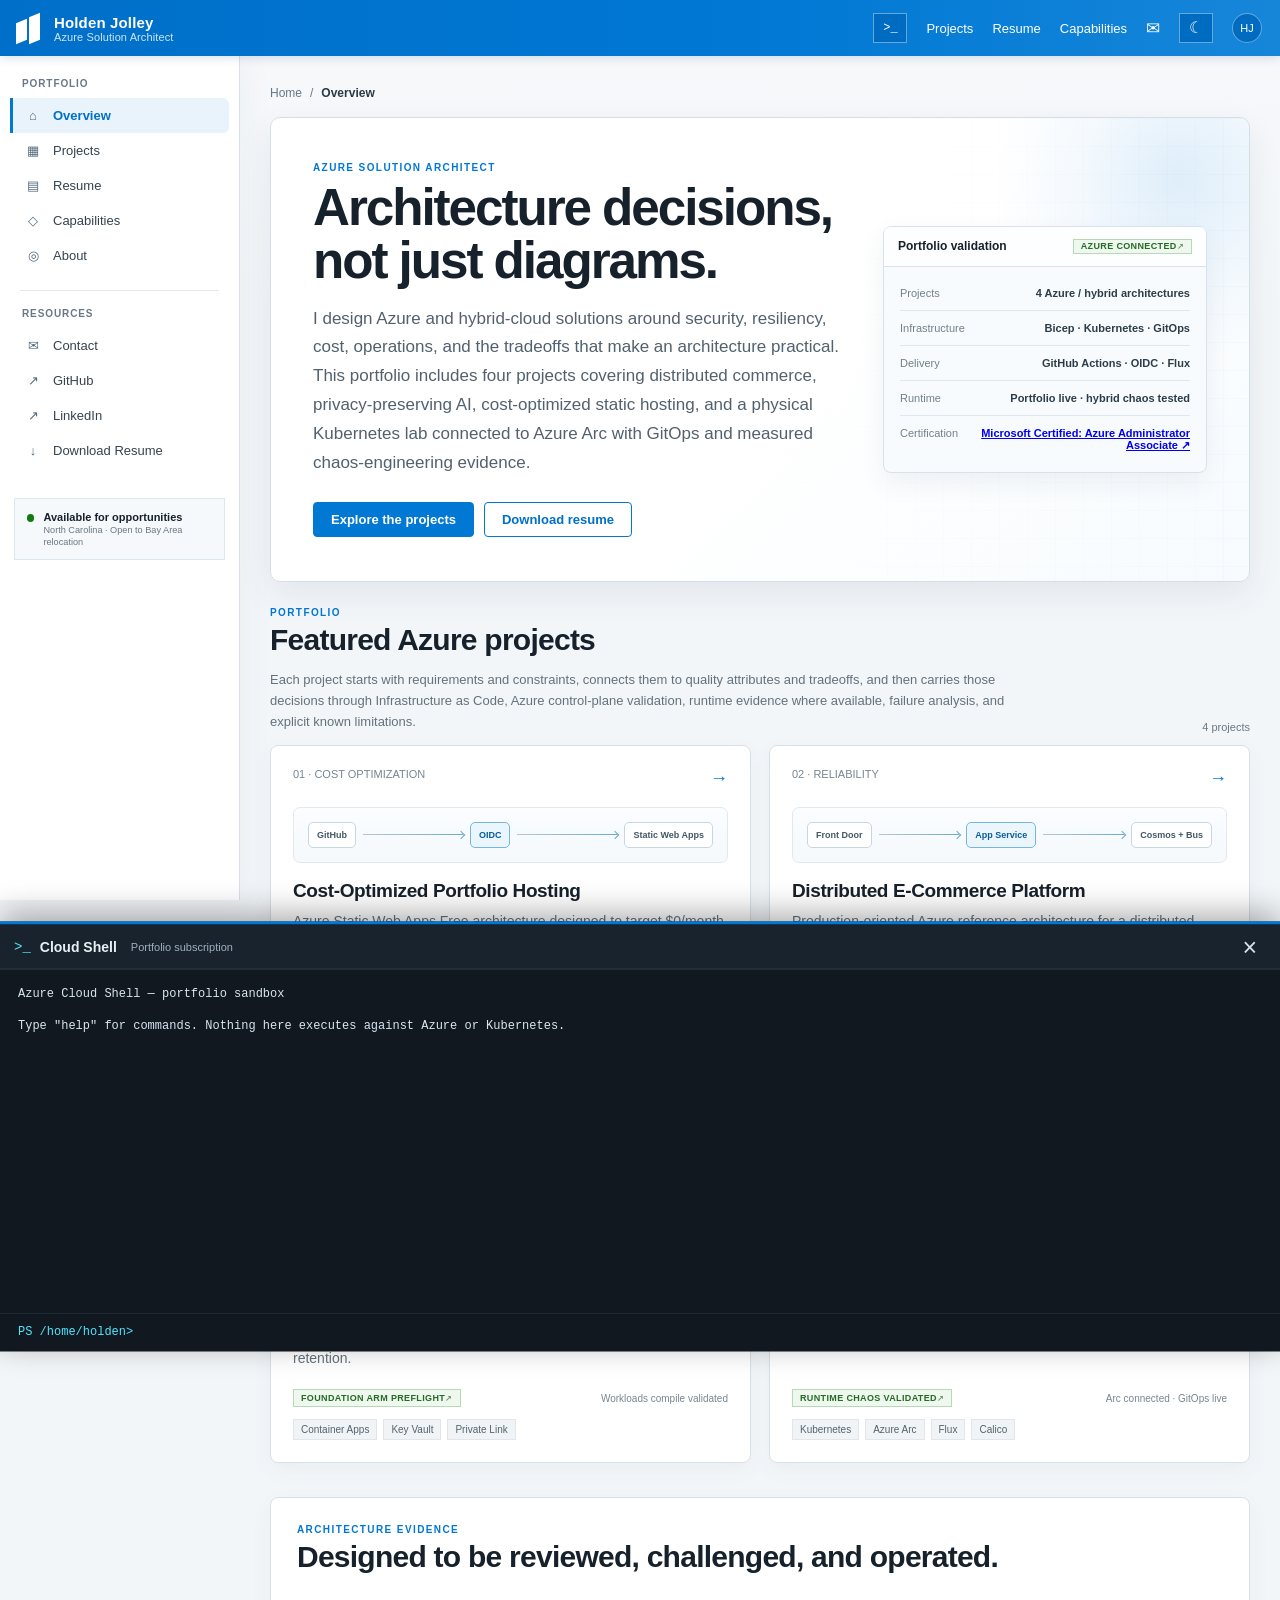
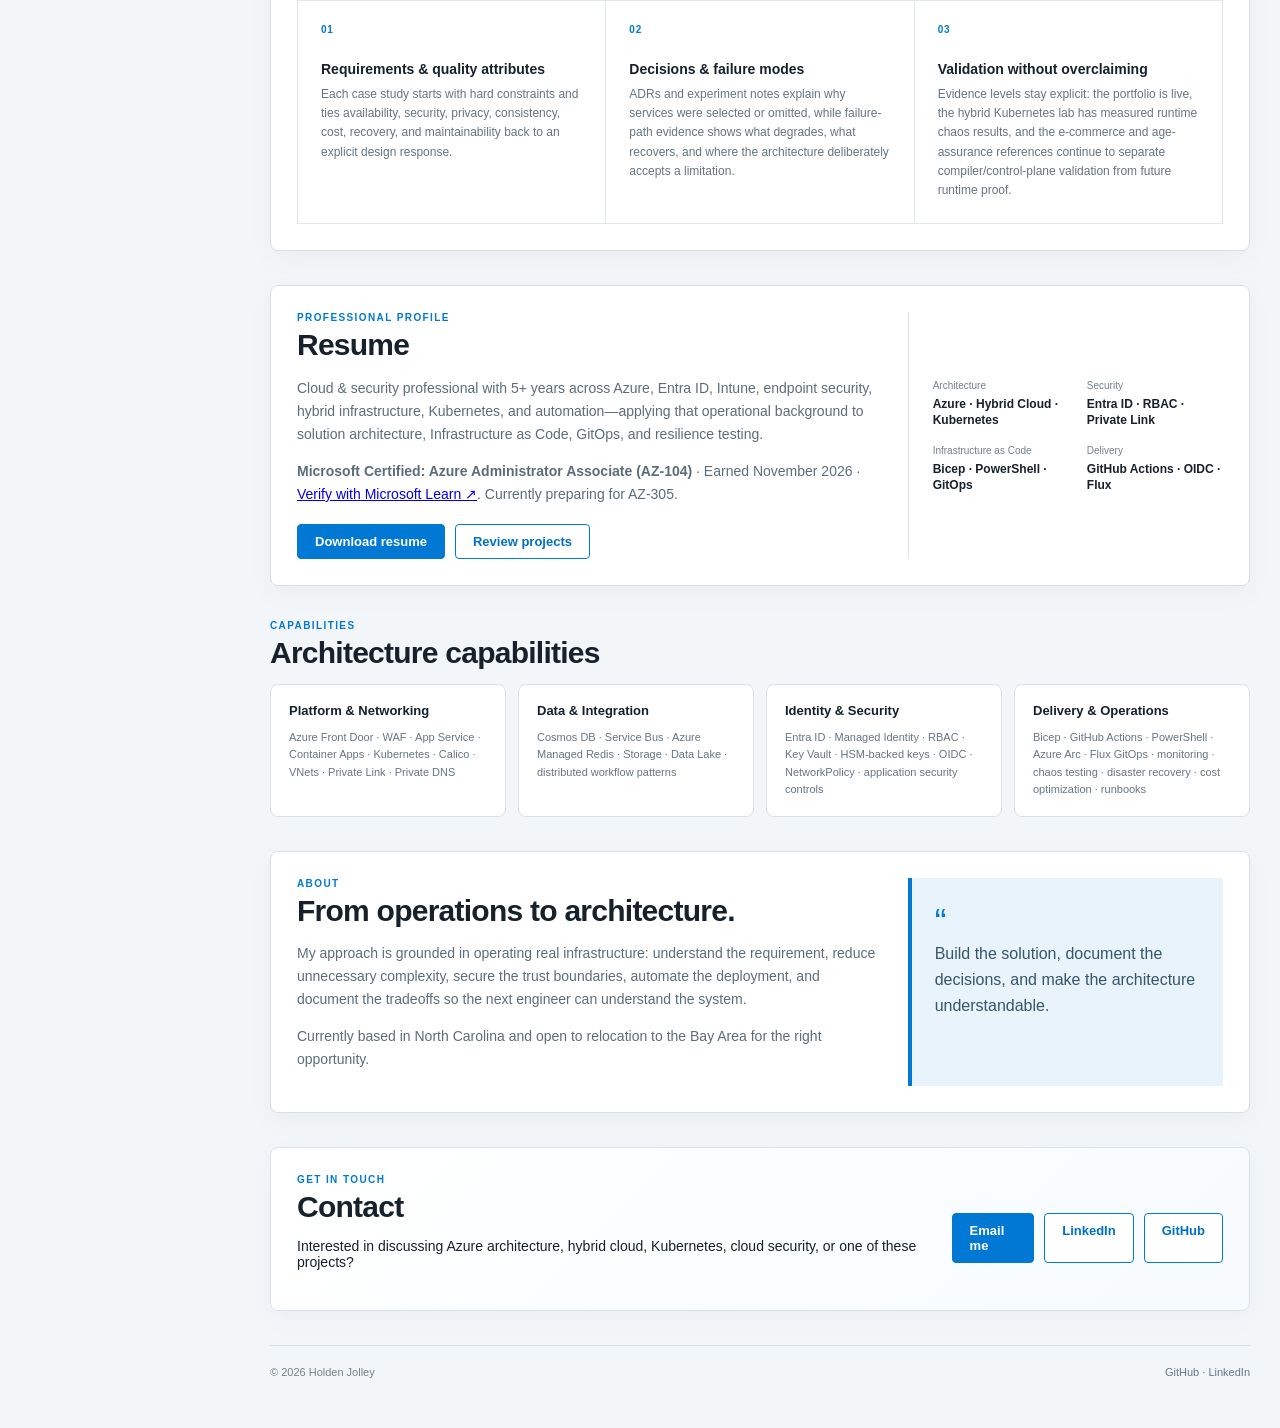
==== commit fc87d41a: "docs: reflect earned AZ-104 credential in index.html" ====
--- a/index.html
+++ b/index.html
@@ -60,6 +60,13 @@
           "@type": "CollegeOrUniversity",
           "name": "University of North Carolina at Pembroke"
         },
+        "hasCredential": {
+          "@type": "EducationalOccupationalCredential",
+          "name": "Microsoft Certified: Azure Administrator Associate",
+          "credentialCategory": "Professional certification",
+          "recognizedBy": {"@type": "Organization", "name": "Microsoft"},
+          "url": "https://learn.microsoft.com/api/credentials/share/en-us/HoldenJolley-7407/C4C1BFA6BC04DD9F?sharingId=D4A96A9FB8A3DD93"
+        },
         "sameAs": [
           "https://github.com/HoldenJolley",
           "https://www.linkedin.com/in/holden-jolley/"
@@ -84,26 +91,10 @@
           "Automation"
         ],
         "subjectOf": [
-          {
-            "@type": "CreativeWork",
-            "name": "Cost-Optimized Portfolio Hosting",
-            "url": "/projects/resume/"
-          },
-          {
-            "@type": "CreativeWork",
-            "name": "Distributed E-Commerce Platform",
-            "url": "/projects/ecommerce/"
-          },
-          {
-            "@type": "CreativeWork",
-            "name": "Privacy-Preserving AI Age Assurance",
-            "url": "/projects/age-verification/"
-          },
-          {
-            "@type": "CreativeWork",
-            "name": "Hybrid Kubernetes Chaos Lab",
-            "url": "/projects/hybrid-kubernetes-chaos/"
-          }
+          {"@type": "CreativeWork","name": "Cost-Optimized Portfolio Hosting","url": "/projects/resume/"},
+          {"@type": "CreativeWork","name": "Distributed E-Commerce Platform","url": "/projects/ecommerce/"},
+          {"@type": "CreativeWork","name": "Privacy-Preserving AI Age Assurance","url": "/projects/age-verification/"},
+          {"@type": "CreativeWork","name": "Hybrid Kubernetes Chaos Lab","url": "/projects/hybrid-kubernetes-chaos/"}
         ]
       }
     ]
@@ -114,17 +105,10 @@
   <header class="topbar">
     <div class="brand">
       <div class="azure-mark" aria-hidden="true"><span></span><span></span></div>
-      <div>
-        <div class="brand-title">Holden Jolley</div>
-        <div class="brand-subtitle">Azure Solution Architect</div>
-      </div>
+      <div><div class="brand-title">Holden Jolley</div><div class="brand-subtitle">Azure Solution Architect</div></div>
     </div>
     <div class="top-actions">
-      <a href="#projects">Projects</a>
-      <a href="#resume">Resume</a>
-      <a href="#architecture">Capabilities</a>
-      <a class="icon-link" href="mailto:Jolleyholden@gmail.com" aria-label="Email">✉</a>
-      <button class="profile" aria-label="Profile">HJ</button>
+      <a href="#projects">Projects</a><a href="#resume">Resume</a><a href="#architecture">Capabilities</a><a class="icon-link" href="mailto:Jolleyholden@gmail.com" aria-label="Email">✉</a><button class="profile" aria-label="Profile">HJ</button>
     </div>
   </header>
 
@@ -146,24 +130,17 @@
         <a class="nav-item" href="https://www.linkedin.com/in/holden-jolley/" target="_blank" rel="me noreferrer"><span>↗</span> LinkedIn</a>
         <a class="nav-item" href="resume.pdf"><span>↓</span> Download Resume</a>
       </nav>
-      <div class="sidebar-footer">
-        <div class="status-dot"></div>
-        <div><strong>Available for opportunities</strong><small>North Carolina · Open to Bay Area relocation</small></div>
-      </div>
+      <div class="sidebar-footer"><div class="status-dot"></div><div><strong>Available for opportunities</strong><small>North Carolina · Open to Bay Area relocation</small></div></div>
     </aside>
 
     <main class="content" id="home">
       <div class="breadcrumb"><span>Home</span><span>/</span><strong>Overview</strong></div>
-
       <section class="hero">
         <div>
           <div class="eyebrow">AZURE SOLUTION ARCHITECT</div>
           <h1>Architecture decisions, not just diagrams.</h1>
           <p class="hero-copy">I design Azure and hybrid-cloud solutions around security, resiliency, cost, operations, and the tradeoffs that make an architecture practical. This portfolio includes four projects covering distributed commerce, privacy-preserving AI, cost-optimized static hosting, and a physical Kubernetes lab connected to Azure Arc with GitOps and measured chaos-engineering evidence.</p>
-          <div class="hero-actions">
-            <a class="button primary" href="#projects">Explore the projects</a>
-            <a class="button" href="resume.pdf">Download resume</a>
-          </div>
+          <div class="hero-actions"><a class="button primary" href="#projects">Explore the projects</a><a class="button" href="resume.pdf">Download resume</a></div>
         </div>
         <div class="hero-panel validation-panel">
           <div class="panel-header"><span>Portfolio validation</span><span class="status-chip success">Azure connected</span></div>
@@ -172,6 +149,7 @@
             <div><span>Infrastructure</span><strong>Bicep · Kubernetes · GitOps</strong></div>
             <div><span>Delivery</span><strong>GitHub Actions · OIDC · Flux</strong></div>
             <div><span>Runtime</span><strong>Portfolio live · hybrid chaos tested</strong></div>
+            <div><span>Certification</span><strong><a class="credential-verify" href="https://learn.microsoft.com/api/credentials/share/en-us/HoldenJolley-7407/C4C1BFA6BC04DD9F?sharingId=D4A96A9FB8A3DD93" target="_blank" rel="noopener noreferrer">Microsoft Certified: Azure Administrator Associate ↗</a></strong></div>
           </div>
         </div>
       </section>
@@ -185,37 +163,26 @@
           <a class="project-card" href="projects/resume/">
             <div class="card-top"><span class="number">01 · COST OPTIMIZATION</span><span class="arrow">→</span></div>
             <div class="card-arch" aria-hidden="true"><span>GitHub</span><i></i><span class="accent">OIDC</span><i></i><span>Static Web Apps</span></div>
-            <h3>Cost-Optimized Portfolio Hosting</h3>
-            <p>Azure Static Web Apps Free architecture designed to target $0/month Azure hosting cost while preserving HTTPS, CI/CD, preview environments, security headers, and a deliberate upgrade path.</p>
-            <div class="card-status"><span class="status-chip success">Live on Azure</span><span class="status-note">Deployment Stack · Free-tier first</span></div>
-            <div class="tags"><span>Static Web Apps</span><span>Cost</span><span>GitHub Actions</span></div>
-          </a>
-
+            <h3>Cost-Optimized Portfolio Hosting</h3><p>Azure Static Web Apps Free architecture designed to target $0/month Azure hosting cost while preserving HTTPS, CI/CD, preview environments, security headers, and a deliberate upgrade path.</p>
+            <div class="card-status"><span class="status-chip success">Live on Azure</span><span class="status-note">Deployment Stack · Free-tier first</span></div><div class="tags"><span>Static Web Apps</span><span>Cost</span><span>GitHub Actions</span></div>
+          </a>
           <a class="project-card" href="projects/ecommerce/">
             <div class="card-top"><span class="number">02 · RELIABILITY</span><span class="arrow">→</span></div>
             <div class="card-arch" aria-hidden="true"><span>Front Door</span><i></i><span class="accent">App Service</span><i></i><span>Cosmos + Bus</span></div>
-            <h3>Distributed E-Commerce Platform</h3>
-            <p>Production-oriented Azure reference architecture for a distributed commerce backend using Front Door, App Service, Cosmos DB, Service Bus, private networking, observability, and multi-region design.</p>
-            <div class="card-status"><span class="status-chip success">ARM What-If validated</span><span class="status-note">Dev cloud preflight</span></div>
-            <div class="tags"><span>Front Door</span><span>Cosmos DB</span><span>Service Bus</span></div>
-          </a>
-
+            <h3>Distributed E-Commerce Platform</h3><p>Production-oriented Azure reference architecture for a distributed commerce backend using Front Door, App Service, Cosmos DB, Service Bus, private networking, observability, and multi-region design.</p>
+            <div class="card-status"><span class="status-chip success">ARM What-If validated</span><span class="status-note">Dev cloud preflight</span></div><div class="tags"><span>Front Door</span><span>Cosmos DB</span><span>Service Bus</span></div>
+          </a>
           <a class="project-card" href="projects/age-verification/">
             <div class="card-top"><span class="number">03 · SECURITY &amp; PRIVACY</span><span class="arrow">→</span></div>
             <div class="card-arch" aria-hidden="true"><span>Encrypt</span><i></i><span class="accent">Private Inference</span><i></i><span>Key Vault</span></div>
-            <h3>Privacy-Preserving AI Age Assurance</h3>
-            <p>Azure landing zone for bring-your-own age-estimation models using client-side envelope encryption, private inference, HSM-backed keys, anti-replay controls, managed identity, and no intentional image retention.</p>
-            <div class="card-status"><span class="status-chip success">Foundation ARM preflight</span><span class="status-note">Workloads compile validated</span></div>
-            <div class="tags"><span>Container Apps</span><span>Key Vault</span><span>Private Link</span></div>
-          </a>
-
+            <h3>Privacy-Preserving AI Age Assurance</h3><p>Azure landing zone for bring-your-own age-estimation models using client-side envelope encryption, private inference, HSM-backed keys, anti-replay controls, managed identity, and no intentional image retention.</p>
+            <div class="card-status"><span class="status-chip success">Foundation ARM preflight</span><span class="status-note">Workloads compile validated</span></div><div class="tags"><span>Container Apps</span><span>Key Vault</span><span>Private Link</span></div>
+          </a>
           <a class="project-card" href="projects/hybrid-kubernetes-chaos/">
             <div class="card-top"><span class="number">04 · HYBRID RESILIENCE</span><span class="arrow">→</span></div>
             <div class="card-arch" aria-hidden="true"><span>GitHub</span><i></i><span class="accent">Arc + Flux</span><i></i><span>Kubernetes</span></div>
-            <h3>Hybrid Kubernetes Chaos Lab</h3>
-            <p>Physical kubeadm Kubernetes connected to Azure Arc and reconciled through Flux GitOps, with repeatable pod-failure, CPU-saturation, and NetworkPolicy experiments backed by in-cluster availability evidence.</p>
-            <div class="card-status"><span class="status-chip success">Runtime chaos validated</span><span class="status-note">Arc connected · GitOps live</span></div>
-            <div class="tags"><span>Kubernetes</span><span>Azure Arc</span><span>Flux</span><span>Calico</span></div>
+            <h3>Hybrid Kubernetes Chaos Lab</h3><p>Physical kubeadm Kubernetes connected to Azure Arc and reconciled through Flux GitOps, with repeatable pod-failure, CPU-saturation, and NetworkPolicy experiments backed by in-cluster availability evidence.</p>
+            <div class="card-status"><span class="status-chip success">Runtime chaos validated</span><span class="status-note">Arc connected · GitOps live</span></div><div class="tags"><span>Kubernetes</span><span>Azure Arc</span><span>Flux</span><span>Calico</span></div>
           </a>
         </div>
       </section>
@@ -230,23 +197,12 @@
       </section>
 
       <section class="section split" id="resume">
-        <div>
-          <div class="eyebrow">PROFESSIONAL PROFILE</div>
-          <h2>Resume</h2>
-          <p>Cloud &amp; security professional with 5+ years across Azure, Entra ID, Intune, endpoint security, hybrid infrastructure, Kubernetes, and automation—applying that operational background to solution architecture, Infrastructure as Code, GitOps, and resilience testing.</p>
-          <div class="hero-actions compact-actions"><a class="button primary" href="resume.pdf">Download resume</a><a class="button" href="#projects">Review projects</a></div>
-        </div>
-        <div class="info-card">
-          <div><span>Architecture</span><strong>Azure · Hybrid Cloud · Kubernetes</strong></div>
-          <div><span>Security</span><strong>Entra ID · RBAC · Private Link</strong></div>
-          <div><span>Infrastructure as Code</span><strong>Bicep · PowerShell · GitOps</strong></div>
-          <div><span>Delivery</span><strong>GitHub Actions · OIDC · Flux</strong></div>
-        </div>
+        <div><div class="eyebrow">PROFESSIONAL PROFILE</div><h2>Resume</h2><p>Cloud &amp; security professional with 5+ years across Azure, Entra ID, Intune, endpoint security, hybrid infrastructure, Kubernetes, and automation—applying that operational background to solution architecture, Infrastructure as Code, GitOps, and resilience testing.</p><p><strong>Microsoft Certified: Azure Administrator Associate (AZ-104)</strong> · Earned November 2026 · <a class="credential-verify" href="https://learn.microsoft.com/api/credentials/share/en-us/HoldenJolley-7407/C4C1BFA6BC04DD9F?sharingId=D4A96A9FB8A3DD93" target="_blank" rel="noopener noreferrer">Verify with Microsoft Learn ↗</a>. Currently preparing for AZ-305.</p><div class="hero-actions compact-actions"><a class="button primary" href="resume.pdf">Download resume</a><a class="button" href="#projects">Review projects</a></div></div>
+        <div class="info-card"><div><span>Architecture</span><strong>Azure · Hybrid Cloud · Kubernetes</strong></div><div><span>Security</span><strong>Entra ID · RBAC · Private Link</strong></div><div><span>Infrastructure as Code</span><strong>Bicep · PowerShell · GitOps</strong></div><div><span>Delivery</span><strong>GitHub Actions · OIDC · Flux</strong></div></div>
       </section>
 
       <section class="section" id="architecture">
-        <div class="eyebrow">CAPABILITIES</div>
-        <h2>Architecture capabilities</h2>
+        <div class="eyebrow">CAPABILITIES</div><h2>Architecture capabilities</h2>
         <div class="capability-grid">
           <div class="capability"><strong>Platform &amp; Networking</strong><span>Azure Front Door · WAF · App Service · Container Apps · Kubernetes · Calico · VNets · Private Link · Private DNS</span></div>
           <div class="capability"><strong>Data &amp; Integration</strong><span>Cosmos DB · Service Bus · Azure Managed Redis · Storage · Data Lake · distributed workflow patterns</span></div>
@@ -255,23 +211,12 @@
         </div>
       </section>
 
-      <section class="section split" id="about">
-        <div><div class="eyebrow">ABOUT</div><h2>From operations to architecture.</h2><p>My approach is grounded in operating real infrastructure: understand the requirement, reduce unnecessary complexity, secure the trust boundaries, automate the deployment, and document the tradeoffs so the next engineer can understand the system.</p><p>Currently based in North Carolina and open to relocation to the Bay Area for the right opportunity.</p></div>
-        <div class="quote-card"><span>“</span><p>Build the solution, document the decisions, and make the architecture understandable.</p></div>
-      </section>
-
-      <section class="section contact-section" id="contact">
-        <div><div class="eyebrow">GET IN TOUCH</div><h2>Contact</h2><p>Interested in discussing Azure architecture, hybrid cloud, Kubernetes, cloud security, or one of these projects?</p></div>
-        <div class="hero-actions compact-actions">
-          <a class="button primary" href="mailto:Jolleyholden@gmail.com">Email me</a>
-          <a class="button" href="https://www.linkedin.com/in/holden-jolley/" target="_blank" rel="me noreferrer">LinkedIn</a>
-          <a class="button" href="https://github.com/HoldenJolley" target="_blank" rel="me noreferrer">GitHub</a>
-        </div>
-      </section>
-
+      <section class="section split" id="about"><div><div class="eyebrow">ABOUT</div><h2>From operations to architecture.</h2><p>My approach is grounded in operating real infrastructure: understand the requirement, reduce unnecessary complexity, secure the trust boundaries, automate the deployment, and document the tradeoffs so the next engineer can understand the system.</p><p>Currently based in North Carolina and open to relocation to the Bay Area for the right opportunity.</p></div><div class="quote-card"><span>“</span><p>Build the solution, document the decisions, and make the architecture understandable.</p></div></section>
+      <section class="section contact-section" id="contact"><div><div class="eyebrow">GET IN TOUCH</div><h2>Contact</h2><p>Interested in discussing Azure architecture, hybrid cloud, Kubernetes, cloud security, or one of these projects?</p></div><div class="hero-actions compact-actions"><a class="button primary" href="mailto:Jolleyholden@gmail.com">Email me</a><a class="button" href="https://www.linkedin.com/in/holden-jolley/" target="_blank" rel="me noreferrer">LinkedIn</a><a class="button" href="https://github.com/HoldenJolley" target="_blank" rel="me noreferrer">GitHub</a></div></section>
       <footer><span>© 2026 Holden Jolley</span><span><a href="https://github.com/HoldenJolley" target="_blank" rel="me noreferrer">GitHub</a> · <a href="https://www.linkedin.com/in/holden-jolley/" target="_blank" rel="me noreferrer">LinkedIn</a></span></footer>
     </main>
   </div>
   <script src="script.js"></script>
+  <script src="portfolio-live-k8s.js"></script>
 </body>
 </html>
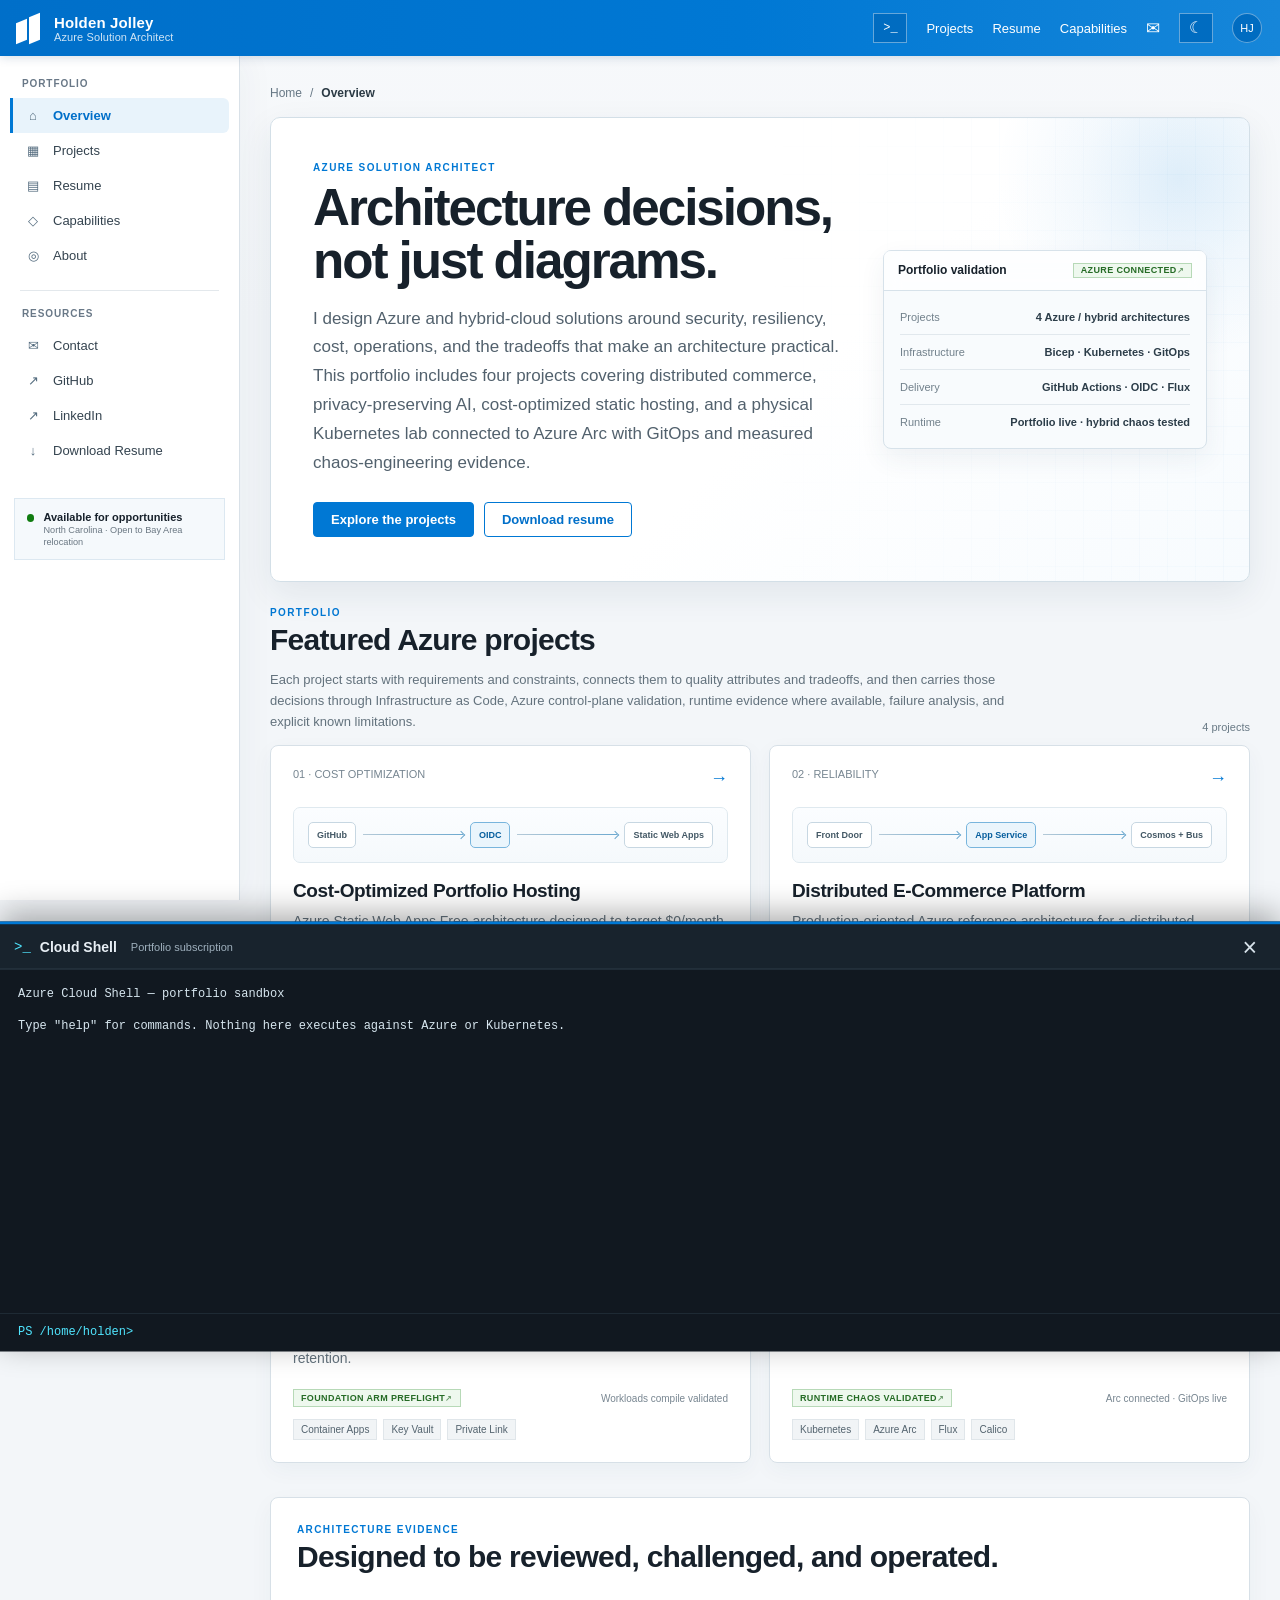
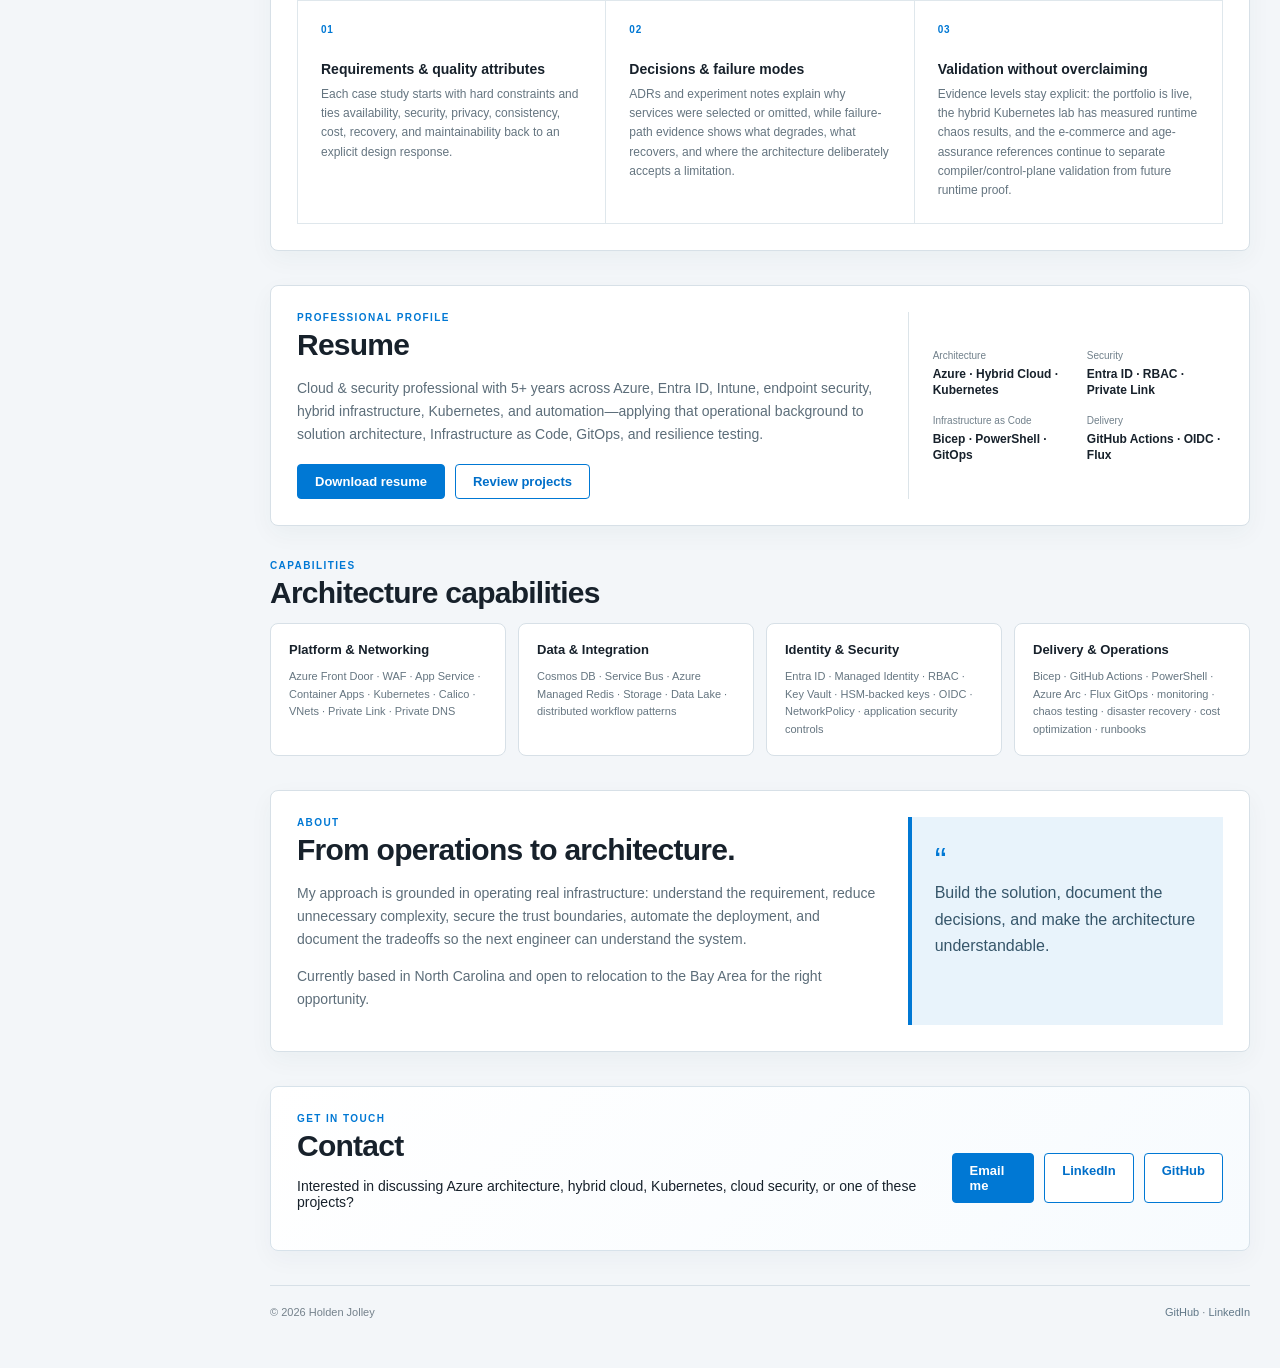
==== commit e44adca8: "fix(resume): show AZ-104 completed and refresh hosted PDF links" ====
--- a/index.html
+++ b/index.html
@@ -60,13 +60,6 @@
           "@type": "CollegeOrUniversity",
           "name": "University of North Carolina at Pembroke"
         },
-        "hasCredential": {
-          "@type": "EducationalOccupationalCredential",
-          "name": "Microsoft Certified: Azure Administrator Associate",
-          "credentialCategory": "Professional certification",
-          "recognizedBy": {"@type": "Organization", "name": "Microsoft"},
-          "url": "https://learn.microsoft.com/api/credentials/share/en-us/HoldenJolley-7407/C4C1BFA6BC04DD9F?sharingId=D4A96A9FB8A3DD93"
-        },
         "sameAs": [
           "https://github.com/HoldenJolley",
           "https://www.linkedin.com/in/holden-jolley/"
@@ -128,7 +121,7 @@
         <a class="nav-item" href="#contact"><span>✉</span> Contact</a>
         <a class="nav-item" href="https://github.com/HoldenJolley" target="_blank" rel="me noreferrer"><span>↗</span> GitHub</a>
         <a class="nav-item" href="https://www.linkedin.com/in/holden-jolley/" target="_blank" rel="me noreferrer"><span>↗</span> LinkedIn</a>
-        <a class="nav-item" href="resume.pdf"><span>↓</span> Download Resume</a>
+        <a class="nav-item" href="resume.pdf?v=az104-completed-20261113"><span>↓</span> Download Resume</a>
       </nav>
       <div class="sidebar-footer"><div class="status-dot"></div><div><strong>Available for opportunities</strong><small>North Carolina · Open to Bay Area relocation</small></div></div>
     </aside>
@@ -140,7 +133,7 @@
           <div class="eyebrow">AZURE SOLUTION ARCHITECT</div>
           <h1>Architecture decisions, not just diagrams.</h1>
           <p class="hero-copy">I design Azure and hybrid-cloud solutions around security, resiliency, cost, operations, and the tradeoffs that make an architecture practical. This portfolio includes four projects covering distributed commerce, privacy-preserving AI, cost-optimized static hosting, and a physical Kubernetes lab connected to Azure Arc with GitOps and measured chaos-engineering evidence.</p>
-          <div class="hero-actions"><a class="button primary" href="#projects">Explore the projects</a><a class="button" href="resume.pdf">Download resume</a></div>
+          <div class="hero-actions"><a class="button primary" href="#projects">Explore the projects</a><a class="button" href="resume.pdf?v=az104-completed-20261113">Download resume</a></div>
         </div>
         <div class="hero-panel validation-panel">
           <div class="panel-header"><span>Portfolio validation</span><span class="status-chip success">Azure connected</span></div>
@@ -149,7 +142,6 @@
             <div><span>Infrastructure</span><strong>Bicep · Kubernetes · GitOps</strong></div>
             <div><span>Delivery</span><strong>GitHub Actions · OIDC · Flux</strong></div>
             <div><span>Runtime</span><strong>Portfolio live · hybrid chaos tested</strong></div>
-            <div><span>Certification</span><strong><a class="credential-verify" href="https://learn.microsoft.com/api/credentials/share/en-us/HoldenJolley-7407/C4C1BFA6BC04DD9F?sharingId=D4A96A9FB8A3DD93" target="_blank" rel="noopener noreferrer">Microsoft Certified: Azure Administrator Associate ↗</a></strong></div>
           </div>
         </div>
       </section>
@@ -197,7 +189,7 @@
       </section>
 
       <section class="section split" id="resume">
-        <div><div class="eyebrow">PROFESSIONAL PROFILE</div><h2>Resume</h2><p>Cloud &amp; security professional with 5+ years across Azure, Entra ID, Intune, endpoint security, hybrid infrastructure, Kubernetes, and automation—applying that operational background to solution architecture, Infrastructure as Code, GitOps, and resilience testing.</p><p><strong>Microsoft Certified: Azure Administrator Associate (AZ-104)</strong> · Earned November 2026 · <a class="credential-verify" href="https://learn.microsoft.com/api/credentials/share/en-us/HoldenJolley-7407/C4C1BFA6BC04DD9F?sharingId=D4A96A9FB8A3DD93" target="_blank" rel="noopener noreferrer">Verify with Microsoft Learn ↗</a>. Currently preparing for AZ-305.</p><div class="hero-actions compact-actions"><a class="button primary" href="resume.pdf">Download resume</a><a class="button" href="#projects">Review projects</a></div></div>
+        <div><div class="eyebrow">PROFESSIONAL PROFILE</div><h2>Resume</h2><p>Cloud &amp; security professional with 5+ years across Azure, Entra ID, Intune, endpoint security, hybrid infrastructure, Kubernetes, and automation—applying that operational background to solution architecture, Infrastructure as Code, GitOps, and resilience testing.</p><div class="hero-actions compact-actions"><a class="button primary" href="resume.pdf?v=az104-completed-20261113">Download resume</a><a class="button" href="#projects">Review projects</a></div></div>
         <div class="info-card"><div><span>Architecture</span><strong>Azure · Hybrid Cloud · Kubernetes</strong></div><div><span>Security</span><strong>Entra ID · RBAC · Private Link</strong></div><div><span>Infrastructure as Code</span><strong>Bicep · PowerShell · GitOps</strong></div><div><span>Delivery</span><strong>GitHub Actions · OIDC · Flux</strong></div></div>
       </section>
 
--- a/styles.css
+++ b/styles.css
@@ -18,3 +18,5 @@
 @media(max-width:950px){.project-summary-strip{grid-template-columns:1fr}.project-toc{top:64px}.hero::after{opacity:.45}}
 @media(max-width:650px){.hero{border-radius:8px}.hero h1{font-size:34px}.hero-copy{font-size:15px}.hero-actions{flex-wrap:wrap}.project-card{padding:18px}.card-arch{padding:11px}.card-arch span{font-size:8px;padding:6px}.project-toc{position:static;margin-top:-10px}.hero-topology{grid-template-columns:1fr}.hero-topology i{transform:rotate(90deg);text-align:center}.project-summary-item{padding:16px}.contact-section{padding:20px}}
 @media(prefers-reduced-motion:reduce){html{scroll-behavior:auto}.project-card,.project-card::before,.project-card .arrow,.button,.nav-item,.capability,.decision-card,.flow-node,.top-actions a,.profile,.cloud-shell-trigger{transition:none!important}.project-card:hover,.button:hover,.nav-item:hover,.capability:hover,.decision-card:hover,.flow-node:hover,.profile:hover,.cloud-shell-trigger:hover{transform:none!important}}
+
+.credential-verify{color:#0078d4;text-decoration:none;font-weight:600;overflow-wrap:anywhere}.credential-verify:hover,.credential-verify:focus-visible{text-decoration:underline}
